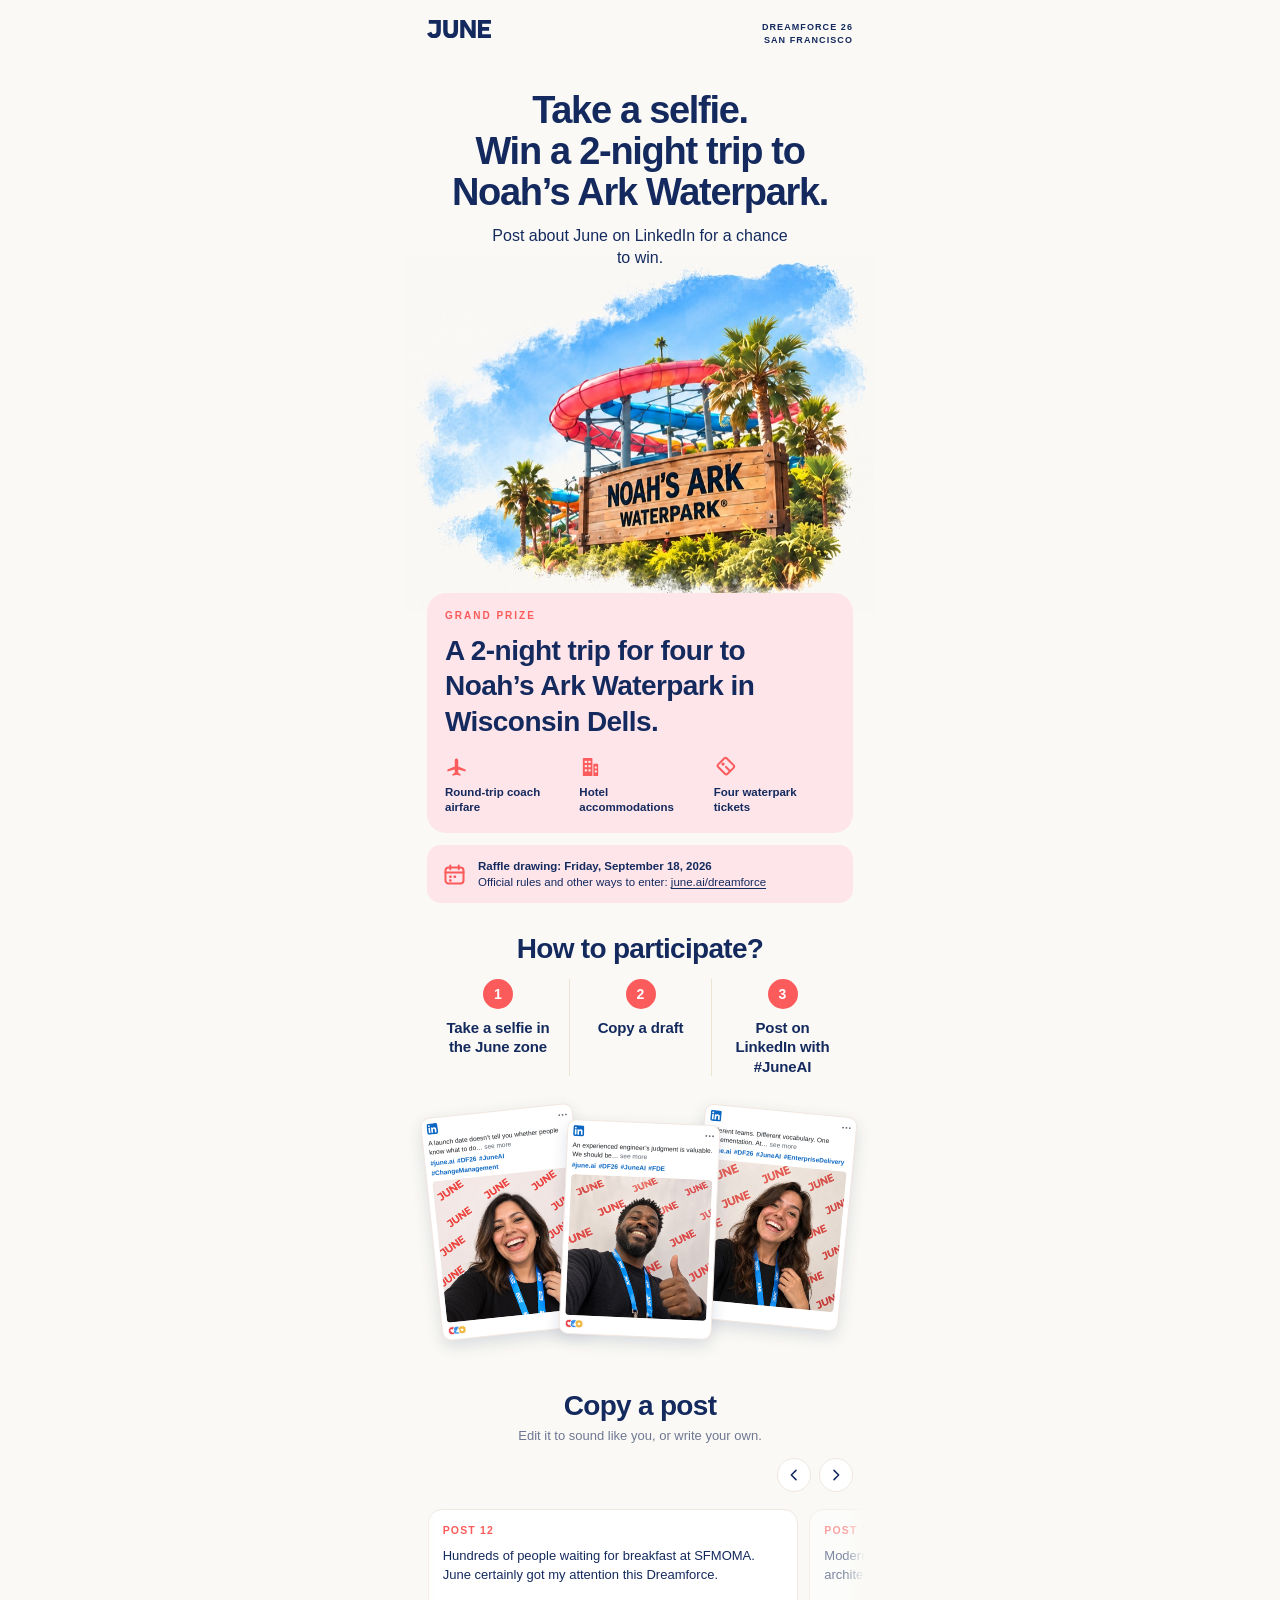
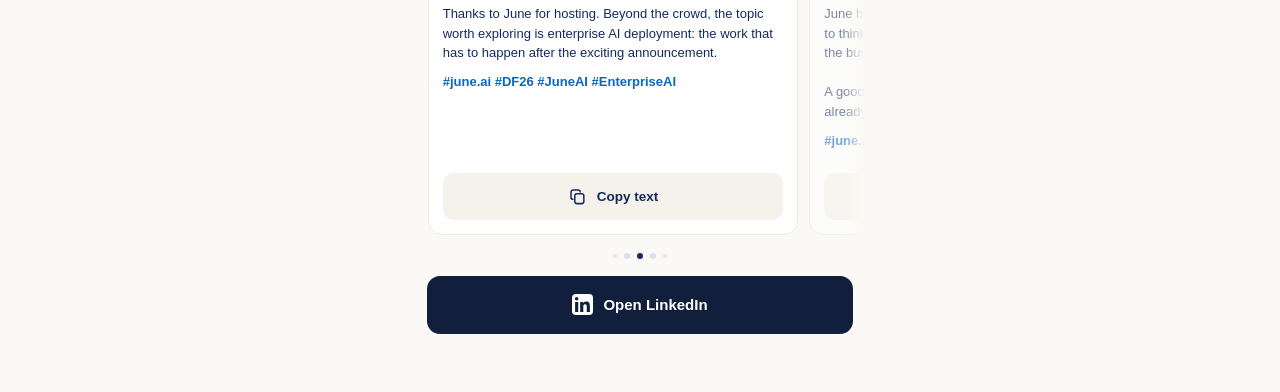
==== index.html @ 0ec6c2c5 "Make the step row responsive The circle and the label scale with the viewport, and below 360px — whe" ====
<!DOCTYPE html>
<html lang="en">
<head>
<meta charset="utf-8">
<meta name="viewport" content="width=device-width, initial-scale=1, viewport-fit=cover">
<title>Take a selfie · June at Dreamforce 26</title>
<meta name="description" content="Take a selfie at the June booth, post it on LinkedIn, and enter to win a two-night trip for four to Noah's Ark Waterpark.">
<meta name="theme-color" content="#faf9f5">
<meta name="color-scheme" content="light">
<link rel="icon" type="image/png" sizes="32x32" href="https://cdn.prod.website-files.com/697a05c3e5cc94cfc4a88e7e/6a69a426b19c4a585b585f11_favicon.png">
<link rel="icon" type="image/png" sizes="48x48" href="https://cdn.prod.website-files.com/697a05c3e5cc94cfc4a88e7e/6a69a4260960caf468025af6_favicon.png">
<link rel="stylesheet" href="styles.css">
</head>
<body>

<div class="shell">

  <!-- ══════════ Masthead ══════════ -->
  <header class="masthead">
    <svg class="wordmark" viewBox="0 0 41.953 12" role="img" aria-label="June"><path d="M41.9407 11.8382H33.4111V0H41.9407V2.5298H36.1679V4.55678H40.7283V7.11912H36.1679V9.27582H41.9407V11.8382Z" fill="currentColor"/><path d="M24.492 11.8382H21.8164V0H24.7514L29.2596 7.15165V0H31.9192V11.8382H29.195L24.492 4.32987V11.8382Z" fill="currentColor"/><path d="M15.4921 12C12.3301 12 10.6273 10.265 10.6273 7.10264V0H13.4976V7.10264C13.4976 8.46494 14.2434 9.24328 15.476 9.24328C16.7086 9.24328 17.4869 8.51354 17.4869 7.10264V0H20.3573V7.10264C20.3573 10.3947 18.5894 12 15.4921 12Z" fill="currentColor"/><path d="M4.56899 12C2.36328 12 0.725478 10.865 0.012207 8.93524L2.88259 7.67054C2.99584 8.07577 3.17416 8.44888 3.41755 8.77298C3.66093 9.08102 4.06616 9.24328 4.63364 9.24328C5.55818 9.24328 6.19033 8.67579 6.19033 7.2649V2.5298H1.15789V0H9.0607V7.2649C9.0607 10.5084 7.4229 12 4.56899 12Z" fill="currentColor"/></svg>
    <p class="masthead__where">Dreamforce 26<br>San Francisco</p>
  </header>

  <!-- ══════════ Hero ══════════ -->
  <section class="hero">

    <div class="hero__copy">
      <h1 class="hero__title">
        Take a selfie.<br>Win a 2-night trip to Noah&rsquo;s Ark Waterpark.
      </h1>
      <p class="hero__sub">Post about June on LinkedIn for a chance to win.</p>
    </div>

    <figure class="hero__art">
      <!-- Drawn stand-in. The photograph hides it once it loads, and hides
           itself if art/hero-image.jpg is absent, so the page is never short
           an image. -->
<svg class="art-fallback" viewBox="0 0 340 400" role="img" aria-label="Noah's Ark Waterpark">
        <defs>
          <linearGradient id="wp-sky" x1="0" y1="0" x2="0" y2="1">
            <stop offset="0" stop-color="#5ab4ea"/><stop offset=".5" stop-color="#a5d8f4"/><stop offset="1" stop-color="#daeef9"/>
          </linearGradient>
          <linearGradient id="wp-red" x1="0" y1="0" x2="1" y2="1">
            <stop offset="0" stop-color="#ff9382"/><stop offset="1" stop-color="#e2453c"/>
          </linearGradient>
          <linearGradient id="wp-blue" x1="0" y1="0" x2="1" y2="1">
            <stop offset="0" stop-color="#6cbdea"/><stop offset="1" stop-color="#2377bb"/>
          </linearGradient>
          <!-- soft left/bottom edge, so the headline can sit over the sky -->
          <linearGradient id="wp-fadex" x1="0" y1="0" x2="1" y2="0">
            <stop offset="0" stop-color="#fff" stop-opacity="0"/>
            <stop offset=".14" stop-color="#fff" stop-opacity=".72"/>
            <stop offset=".3" stop-color="#fff" stop-opacity="1"/>
          </linearGradient>
          <mask id="wp-mask">
            <rect width="340" height="400" fill="url(#wp-fadex)"/>
          </mask>
        </defs>

        <g mask="url(#wp-mask)">
          <rect width="340" height="330" fill="url(#wp-sky)"/>
          <g fill="#fff" opacity=".8">
            <ellipse cx="96" cy="52" rx="38" ry="14"/><ellipse cx="126" cy="44" rx="26" ry="11"/>
            <ellipse cx="272" cy="34" rx="32" ry="12"/>
          </g>

          <!-- slide tower -->
          <g stroke="#a7b2ba" stroke-width="4.5" stroke-linecap="round">
            <path d="M196 120v150M238 138v132M196 164h42M196 204h42M196 244h42"/>
          </g>
          <!-- flumes -->
          <path d="M84 258c-6-62 12-112 50-140 30-22 62-20 80 6" stroke="url(#wp-red)" stroke-width="25" fill="none" stroke-linecap="round"/>
          <path d="M84 258c-6-62 12-112 50-140 30-22 62-20 80 6" stroke="#fff" stroke-width="5" fill="none" opacity=".3" stroke-linecap="round"/>
          <path d="M136 272c-10-52 4-96 34-122 24-21 52-22 70-6" stroke="url(#wp-blue)" stroke-width="17" fill="none" stroke-linecap="round"/>
          <path d="M206 276c-2-44 8-78 28-102" stroke="#f4cf49" stroke-width="11" fill="none" stroke-linecap="round"/>

          <!-- palms -->
          <g>
            <path d="M48 330V212" stroke="#a07c50" stroke-width="8" stroke-linecap="round"/>
            <g fill="#2f9e6b">
              <path d="M48 212c-28-8-44 2-52 18 22-6 40-6 54-8z"/><path d="M48 212c-22-22-40-24-56-18 18 8 36 16 58 24z"/>
              <path d="M48 212c6-28 22-38 40-38-14 12-26 26-36 42z"/><path d="M48 212c26-12 44-6 54 10-20-8-38-8-52-6z"/>
            </g>
          </g>
          <g>
            <path d="M300 344V196" stroke="#a07c50" stroke-width="10" stroke-linecap="round"/>
            <g fill="#1f8f5f">
              <path d="M300 196c-32-10-50 2-58 20 22-8 42-8 58-10z"/><path d="M300 196c-22-26-42-28-60-20 20 8 38 18 60 26z"/>
              <path d="M300 196c8-30 24-42 44-42-16 14-28 28-38 46z"/><path d="M300 196c28-14 48-6 58 12-22-10-42-10-58-8z"/>
            </g>
          </g>

          <!-- sign -->
          <g>
            <rect x="98" y="232" width="204" height="74" rx="8" fill="#9c6c38"/>
            <rect x="105" y="239" width="190" height="60" rx="6" fill="#c69255"/>
            <g fill="#43270e" font-family="Helvetica,Arial,sans-serif" font-weight="bold" text-anchor="middle">
              <text x="200" y="266" font-size="25" letter-spacing="0.3">NOAH&rsquo;S ARK</text>
              <text x="200" y="289" font-size="14" letter-spacing="2.6">WATERPARK</text>
            </g>
          </g>

          <!-- foliage skirt (irregular bottom edge, like a cut-out) -->
          <g fill="#2b8f5f">
            <path d="M0 316q26-20 52-6t46 2 44-10 54 8 48-6 52 10 44-4v46q-30 14-70 8t-84 2-76-6-64 6-46-4z"/>
          </g>
          <g fill="#1f8f5f">
            <path d="M28 348q30-14 62 0t62-4 56 10 58-6 48 8v30q-40 16-96 10t-104 4-56-10z"/>
          </g>
          <g fill="#2f9e6b">
            <ellipse cx="62" cy="372" rx="30" ry="15"/><ellipse cx="180" cy="384" rx="42" ry="16"/><ellipse cx="292" cy="368" rx="34" ry="15"/>
          </g>
        </g>
      </svg>
      <img class="waterpark" src="art/hero-image.jpg" onerror="this.hidden=true"
           onload="this.previousElementSibling.setAttribute('hidden','')"
           alt="Noah&rsquo;s Ark Waterpark — waterslides, palm trees and the park sign">
    </figure>
  </section>

  <!-- ══════════ Grand prize ══════════ -->
  <section class="prize">
    <p class="label label--coral">Grand prize</p>
    <h2 class="prize__title">A 2-night trip for four to Noah&rsquo;s Ark Waterpark in Wisconsin Dells.</h2>
    <ul class="prize__list">
      <li>
        <svg class="ico" viewBox="0 0 24 24" aria-hidden="true"><path d="M21.5 15.2 13.8 12V5.4a1.8 1.8 0 0 0-3.6 0V12l-7.7 3.2v2l7.7-2.1v3.5l-2.4 1.5v1.5l4.2-1 4.2 1v-1.5l-2.4-1.5v-3.5l7.7 2.1z" fill="currentColor"/></svg>
        <span>Round-trip coach airfare</span>
      </li>
      <li>
        <svg class="ico" viewBox="0 0 24 24" aria-hidden="true"><path d="M4 22V4a1 1 0 0 1 1-1h8a1 1 0 0 1 1 1v18zM15 22V9h4a1 1 0 0 1 1 1v12z" fill="currentColor"/><g fill="#fde5ea"><rect x="6" y="6" width="2.4" height="2.4" rx=".5"/><rect x="9.8" y="6" width="2.4" height="2.4" rx=".5"/><rect x="6" y="10.4" width="2.4" height="2.4" rx=".5"/><rect x="9.8" y="10.4" width="2.4" height="2.4" rx=".5"/><rect x="6" y="14.8" width="2.4" height="2.4" rx=".5"/><rect x="9.8" y="14.8" width="2.4" height="2.4" rx=".5"/><rect x="16.4" y="12" width="2.2" height="2.2" rx=".5"/><rect x="16.4" y="16" width="2.2" height="2.2" rx=".5"/></g></svg>
        <span>Hotel accommodations</span>
      </li>
      <li>
        <svg class="ico" viewBox="0 0 24 24" fill="none" aria-hidden="true"><path d="M13.4 3.6l7 7a2 2 0 0 1 0 2.8l-6.2 6.2a2 2 0 0 1-2.8 0l-7-7a2 2 0 0 1 0-2.8l6.2-6.2a2 2 0 0 1 2.8 0z" stroke="currentColor" stroke-width="2.1" stroke-linejoin="round"/><circle cx="9.4" cy="9.4" r="1.7" fill="currentColor"/><path d="M12.4 12.4l4 4" stroke="currentColor" stroke-width="2.1" stroke-linecap="round"/></svg>
        <span>Four waterpark tickets</span>
      </li>
    </ul>
  </section>

  <!-- ══════════ Raffle ══════════ -->
  <aside class="raffle">
    <svg class="raffle__ico" viewBox="0 0 24 24" fill="none" aria-hidden="true">
      <rect x="2.6" y="4.6" width="18.8" height="16.8" rx="3.2" stroke="currentColor" stroke-width="2.1"/>
      <path d="M2.6 10h18.8M7.6 2.6v4M16.4 2.6v4" stroke="currentColor" stroke-width="2.1" stroke-linecap="round"/>
      <g fill="currentColor"><rect x="6.4" y="13" width="2.6" height="2.6" rx=".7"/><rect x="11" y="13" width="2.6" height="2.6" rx=".7"/><rect x="6.4" y="17" width="2.6" height="2.6" rx=".7"/></g>
    </svg>
    <p><strong>Raffle drawing: Friday, September 18, 2026</strong><br>
      Official rules and other ways to enter:
      <a class="rules-link" href="#" target="_blank" rel="noopener">june.ai/dreamforce</a></p>
  </aside>

  <!-- ══════════ How to join ══════════ -->
  <section class="join">
    <h2 class="join__title">How to participate?</h2>
    <ol class="join__steps">
      <li><span class="n">1</span><p>Take a selfie in the June zone</p></li>
      <li><span class="n">2</span><p>Copy a draft</p></li>
      <li><span class="n">3</span><p>Post on LinkedIn with #JuneAI</p></li>
    </ol>
  </section>

  <!-- ══════════ Template carousel ══════════ -->
  <section class="templates">
    <div class="samples">
      <article class="li-card">
        <div class="li-card__top">
          <span class="li-mark" aria-hidden="true"><svg viewBox="0 0 24 24"><rect width="24" height="24" rx="4.5" fill="#0a66c2"/><path d="M7.12 20.45H3.56V9h3.56zM5.34 7.43a2.06 2.06 0 110-4.12 2.06 2.06 0 010 4.12zM20.45 20.45h-3.56v-5.57c0-1.33-.03-3.04-1.85-3.04-1.85 0-2.13 1.45-2.13 2.94v5.67H9.35V9h3.41v1.56h.05c.48-.9 1.63-1.85 3.36-1.85 3.6 0 4.27 2.37 4.27 5.45v6.29z" fill="#fff"/></svg></span>
          <span class="li-dots" aria-hidden="true"><svg viewBox="0 0 24 6"><circle cx="3" cy="3" r="2.4" fill="#5d6470"/><circle cx="12" cy="3" r="2.4" fill="#5d6470"/><circle cx="21" cy="3" r="2.4" fill="#5d6470"/></svg></span>
        </div>

        <div class="li-post">
          <p class="li-post__text"></p>
          <p class="li-post__tags"></p>
        </div>

        <div class="selfie">
          <img src="art/selfie-1.jpg" alt="A visitor smiling at the June wall">
        </div>

        <div class="li-react" aria-hidden="true"><svg viewBox="0 0 43 20" role="presentation">
            <g stroke="#fff" stroke-width="1.7">
              <circle cx="10" cy="10" r="9" fill="#e8434b"/>
              <circle cx="21" cy="10" r="9" fill="#378fe9"/>
              <circle cx="32" cy="10" r="9" fill="#f0b73e"/>
            </g>
            <path d="M10 14.4C6.6 12 5.5 10.6 5.5 9.1A2.3 2.3 0 0 1 10 8a2.3 2.3 0 0 1 4.5 1.1c0 1.5-1.1 2.9-4.5 5.3z" fill="#fff"/>
            <path d="M17.6 10.1h1.9v4.6h-1.9zM20.3 14.7V9.8l1.8-2.7c.4-.6 1.5-.4 1.3.5l-.3 1.7h2c.6 0 1.1.5.9 1.2l-.9 3.6a1 1 0 0 1-1 .6z" fill="#fff"/>
            <polygon points="32,5.4 33.2,8.4 36.4,8.6 33.9,10.6 34.7,13.7 32,12 29.3,13.7 30.1,10.6 27.6,8.6 30.8,8.4" fill="#fff"/>
          </svg></div>
      </article>

      <article class="li-card">
        <div class="li-card__top">
          <span class="li-mark" aria-hidden="true"><svg viewBox="0 0 24 24"><rect width="24" height="24" rx="4.5" fill="#0a66c2"/><path d="M7.12 20.45H3.56V9h3.56zM5.34 7.43a2.06 2.06 0 110-4.12 2.06 2.06 0 010 4.12zM20.45 20.45h-3.56v-5.57c0-1.33-.03-3.04-1.85-3.04-1.85 0-2.13 1.45-2.13 2.94v5.67H9.35V9h3.41v1.56h.05c.48-.9 1.63-1.85 3.36-1.85 3.6 0 4.27 2.37 4.27 5.45v6.29z" fill="#fff"/></svg></span>
          <span class="li-dots" aria-hidden="true"><svg viewBox="0 0 24 6"><circle cx="3" cy="3" r="2.4" fill="#5d6470"/><circle cx="12" cy="3" r="2.4" fill="#5d6470"/><circle cx="21" cy="3" r="2.4" fill="#5d6470"/></svg></span>
        </div>

        <div class="li-post">
          <p class="li-post__text"></p>
          <p class="li-post__tags"></p>
        </div>

        <div class="selfie">
          <img src="art/selfie-2.jpg" alt="A visitor giving a thumbs up at the June wall">
        </div>

        <div class="li-react" aria-hidden="true"><svg viewBox="0 0 43 20" role="presentation">
            <g stroke="#fff" stroke-width="1.7">
              <circle cx="10" cy="10" r="9" fill="#e8434b"/>
              <circle cx="21" cy="10" r="9" fill="#378fe9"/>
              <circle cx="32" cy="10" r="9" fill="#f0b73e"/>
            </g>
            <path d="M10 14.4C6.6 12 5.5 10.6 5.5 9.1A2.3 2.3 0 0 1 10 8a2.3 2.3 0 0 1 4.5 1.1c0 1.5-1.1 2.9-4.5 5.3z" fill="#fff"/>
            <path d="M17.6 10.1h1.9v4.6h-1.9zM20.3 14.7V9.8l1.8-2.7c.4-.6 1.5-.4 1.3.5l-.3 1.7h2c.6 0 1.1.5.9 1.2l-.9 3.6a1 1 0 0 1-1 .6z" fill="#fff"/>
            <polygon points="32,5.4 33.2,8.4 36.4,8.6 33.9,10.6 34.7,13.7 32,12 29.3,13.7 30.1,10.6 27.6,8.6 30.8,8.4" fill="#fff"/>
          </svg></div>
      </article>

      <article class="li-card">
        <div class="li-card__top">
          <span class="li-mark" aria-hidden="true"><svg viewBox="0 0 24 24"><rect width="24" height="24" rx="4.5" fill="#0a66c2"/><path d="M7.12 20.45H3.56V9h3.56zM5.34 7.43a2.06 2.06 0 110-4.12 2.06 2.06 0 010 4.12zM20.45 20.45h-3.56v-5.57c0-1.33-.03-3.04-1.85-3.04-1.85 0-2.13 1.45-2.13 2.94v5.67H9.35V9h3.41v1.56h.05c.48-.9 1.63-1.85 3.36-1.85 3.6 0 4.27 2.37 4.27 5.45v6.29z" fill="#fff"/></svg></span>
          <span class="li-dots" aria-hidden="true"><svg viewBox="0 0 24 6"><circle cx="3" cy="3" r="2.4" fill="#5d6470"/><circle cx="12" cy="3" r="2.4" fill="#5d6470"/><circle cx="21" cy="3" r="2.4" fill="#5d6470"/></svg></span>
        </div>

        <div class="li-post">
          <p class="li-post__text"></p>
          <p class="li-post__tags"></p>
        </div>

        <div class="selfie">
          <img src="art/selfie-3.jpg" alt="A visitor laughing at the June wall">
        </div>

        <div class="li-react" aria-hidden="true"><svg viewBox="0 0 43 20" role="presentation">
            <g stroke="#fff" stroke-width="1.7">
              <circle cx="10" cy="10" r="9" fill="#e8434b"/>
              <circle cx="21" cy="10" r="9" fill="#378fe9"/>
              <circle cx="32" cy="10" r="9" fill="#f0b73e"/>
            </g>
            <path d="M10 14.4C6.6 12 5.5 10.6 5.5 9.1A2.3 2.3 0 0 1 10 8a2.3 2.3 0 0 1 4.5 1.1c0 1.5-1.1 2.9-4.5 5.3z" fill="#fff"/>
            <path d="M17.6 10.1h1.9v4.6h-1.9zM20.3 14.7V9.8l1.8-2.7c.4-.6 1.5-.4 1.3.5l-.3 1.7h2c.6 0 1.1.5.9 1.2l-.9 3.6a1 1 0 0 1-1 .6z" fill="#fff"/>
            <polygon points="32,5.4 33.2,8.4 36.4,8.6 33.9,10.6 34.7,13.7 32,12 29.3,13.7 30.1,10.6 27.6,8.6 30.8,8.4" fill="#fff"/>
          </svg></div>
      </article>
    </div>

    <h2 class="deck__title">Copy a post</h2>
    <p class="deck__sub">Edit it to sound like you, or write your own.</p>

    <!-- ══ Caption deck — one card per template, swipe sideways ══ -->
    <div class="deck-nav">
      <button class="nav" id="prev" type="button" aria-label="Previous post">
        <svg viewBox="0 0 24 24" fill="none" aria-hidden="true"><path d="M15 5l-7 7 7 7" stroke="currentColor" stroke-width="2.3" stroke-linecap="round" stroke-linejoin="round"/></svg>
      </button>
      <button class="nav" id="next" type="button" aria-label="Next post">
        <svg viewBox="0 0 24 24" fill="none" aria-hidden="true"><path d="M9 5l7 7-7 7" stroke="currentColor" stroke-width="2.3" stroke-linecap="round" stroke-linejoin="round"/></svg>
      </button>
    </div>

    <div class="deck-wrap">
      <div class="deck" id="deck" role="group" aria-label="Post templates — scroll sideways for more"></div>
    </div>

    <div class="pips" id="pips" aria-hidden="true"></div>

    <a class="btn btn--navy" id="share"
       href="https://www.linkedin.com/feed/?shareActive=true"
       target="_blank" rel="noopener noreferrer">
      <span class="li-mark li-mark--btn" aria-hidden="true">
        <svg viewBox="0 0 24 24"><rect width="24" height="24" rx="4.5" fill="currentColor"/><path d="M7.12 20.45H3.56V9h3.56zM5.34 7.43a2.06 2.06 0 110-4.12 2.06 2.06 0 010 4.12zM20.45 20.45h-3.56v-5.57c0-1.33-.03-3.04-1.85-3.04-1.85 0-2.13 1.45-2.13 2.94v5.67H9.35V9h3.41v1.56h.05c.48-.9 1.63-1.85 3.36-1.85 3.6 0 4.27 2.37 4.27 5.45v6.29z" fill="var(--navy-900)"/></svg>
      </span>
      Open LinkedIn
    </a>

    <p class="status" id="status" role="status" aria-live="polite"></p>

  </section>

</div>

<script src="posts.js"></script>
<script src="app.js"></script>
</body>
</html>
---- styles.css ----
/* ═══ June · Dreamforce 26 selfie competition ═══ */

/* — Brand faces, served from June's own CDN (build.js embeds subsets) — */
@font-face{font-family:"Sharp Sans";font-weight:500;font-style:normal;font-display:swap;
  src:url("https://cdn.prod.website-files.com/697a05c3e5cc94cfc4a88e7e/6a661f8e869688d274f3af0e_Sharp%20Sans%20Medium.woff") format("woff")}
@font-face{font-family:"Sharp Sans";font-weight:600;font-style:normal;font-display:swap;
  src:url("https://cdn.prod.website-files.com/697a05c3e5cc94cfc4a88e7e/6a661f8e7f2d6588b69aacf7_Sharp%20Sans%20Semibold.woff") format("woff")}
@font-face{font-family:"Sharp Sans";font-weight:700;font-style:normal;font-display:swap;
  src:url("https://cdn.prod.website-files.com/697a05c3e5cc94cfc4a88e7e/6a661f8e4033ff2665ed4b3c_SharpSansBold.woff") format("woff")}

:root{
  color-scheme:light;

  --cream:#faf9f5;
  --white:#fff;
  --navy:#142a5e;
  --navy-900:#111f3d;
  --coral:#fb5b5b;
  --pink:#fde5ea;
  --blue:#bcd8f4;
  --yellow:#f3dc6d;
  --card-line:#f1e7e1;
  --muted:#6f7893;
  --skel:#dfe3ea;

  --font-body:"Sharp Sans",-apple-system,"Helvetica Neue",Arial,sans-serif;

  --gutter:22px;
  --safe-b:env(safe-area-inset-bottom,0px);
}

*,*::before,*::after{box-sizing:border-box}
html{-webkit-text-size-adjust:100%}

/* Nothing on this page moves sideways except the message carousel. The fan of
   sample cards and the carousel's own bleed reach into the gutter, and left
   to itself that turns the whole page into a horizontal scroller: a sideways
   trackpad swipe drags the page, or falls through to the browser's own
   back-swipe. clip (rather than hidden) leaves no scroll container behind at
   all, and the overscroll rules stop a swipe that runs past the end of the
   carousel from being handed up to the page or the browser. */
html,body{overscroll-behavior-x:none}

body{
  margin:0;
  background:var(--cream);
  color:var(--navy);
  font-family:var(--font-body);
  font-weight:500;
  font-size:15px;
  line-height:1.45;
  -webkit-font-smoothing:antialiased;
  overflow-x:hidden;      /* Safari 15 and older */
  overflow-x:clip;
}

.shell{
  position:relative;
  max-width:470px;margin:0 auto;
  padding:0 var(--gutter) calc(34px + var(--safe-b));
}

.sr-only{position:absolute;width:1px;height:1px;padding:0;margin:-1px;overflow:hidden;clip:rect(0 0 0 0);white-space:nowrap;border:0}

/* ── Masthead ── */
.masthead{
  position:relative;z-index:4;
  display:flex;align-items:flex-start;justify-content:space-between;
  padding:calc(20px + env(safe-area-inset-top,0px)) 0 0;
}
.wordmark{
  display:block;width:64px;height:auto;
  color:var(--navy);   /* June's own wordmark, drawn with currentColor */
}
.masthead__where{
  margin:1px 0 0;text-align:right;
  font-size:9px;font-weight:700;line-height:1.4;
  letter-spacing:.12em;text-transform:uppercase;color:var(--navy);
}

/* ── Hero ──
   Stacked, not overlaid: the headline gets the whole column, the standfirst
   sits centred under it, and the photograph follows underneath at full bleed.
   Nothing crosses the picture, so none of the contrast work the overlay
   needed — the masked edge, the held-back measures — applies any more. */
.hero{
  position:relative;
  padding-top:44px;
}
.hero__copy{position:relative;z-index:3}
/* Centred, and sized so the hand-placed break after "Take a selfie." is
   followed by two lines of near-equal length rather than by a last line
   carrying one word. */
.hero__title{
  margin:0;font-weight:700;font-size:clamp(26px,8vw,38px);
  line-height:1.08;letter-spacing:-.034em;color:var(--navy);
  text-align:center;
}
/* Centred under the headline, and held to a measure that keeps it to two
   lines — a single line running the full column reads as a third headline
   line rather than as a caption. */
.hero__sub{
  margin:12px auto 0;max-width:19em;text-align:center;
  font-size:clamp(14px,4.1vw,16px);font-weight:500;
  line-height:1.38;color:var(--navy);
}

/* Full bleed. The cut-out's painterly edges dissolve into white, so it wants
   the page edges rather than the text column — cropping it to the gutter puts
   a hard line through the sky wash. It needs no blend mode: the cut-out is
   already on the page colour, and multiplying two identical off-whites would
   darken the ground into a visible block. */
.hero__art{
  position:relative;z-index:1;
  /* Pulled up: the picture carries its own white space at the top, so a
     flush margin reads as a gap. The copy sits above it on z-index 3. */
  margin:-14px calc(-1 * var(--gutter)) 0;
  width:calc(100% + 2 * var(--gutter));
}
/* Never cropped. The painterly edges fade into the page colour, and any crop
   cuts a hard line through the sky wash or the foliage. */
.waterpark{display:block;width:100%;height:auto}
/* A hidden img must stay hidden: display:block above would otherwise win
   over the user agent[hidden] rule and render the alt text. */
img[hidden],.art-fallback[hidden]{display:none !important}   /* wins over the per-image display rules below */

/* Drawn stand-in, shown only while art/hero-image.jpg is absent: the
   photograph's onload hides it, and its onerror hides the photograph instead,
   so exactly one of the two is ever in the flow. It carries the figure's
   height in the meantime — stacked behind the photograph it carried none, and
   a missing file left the figure at zero and the drawing over the prize card. */
.hero__art .art-fallback{display:block;width:100%;height:auto}

/* ── Grand prize ── */
/* Pulled up over the foot of the picture: the card's top edge covers the last
   of the foliage, which is where the cut-out is already dissolving into the
   page. Later in the source at the same z-index, so it paints over the art. */
.prize{
  position:relative;z-index:1;
  margin-top:-20px;
  background:var(--pink);border-radius:19px;
  padding:16px 18px 18px;
}
.label{
  margin:0 0 10px;font-size:10px;font-weight:700;
  letter-spacing:.2em;text-transform:uppercase;color:var(--navy);
}
.label--coral{color:var(--coral)}

/* Set to the full width of the card, not to hand-placed line breaks: at the
   card's widest the copy fills two lines, and the size drops with the viewport
   so it stays at two lines down to about 360px. */
.prize__title{
  margin:0;font-weight:700;font-size:clamp(22px,6.2vw,28px);
  line-height:1.26;letter-spacing:-.02em;color:var(--navy);
}
/* Three across, with the icon above its label: the copy is set verbatim and
   "accommodations" alone needs ~70px, which a column cannot give it with the
   icon sitting alongside. */
.prize__list{
  display:grid;grid-template-columns:repeat(3,1fr);gap:11px;
  list-style:none;margin:16px 0 0;padding:0;
}
.prize__list li{display:block}
.prize__list span{
  display:block;font-size:10.5px;font-weight:600;
  line-height:1.3;color:var(--navy);
}
.ico{display:block;width:21px;height:21px;color:var(--coral);margin:0 0 7px}

@media (min-width:420px){
  .prize__list{gap:13px}
  .prize__list span{font-size:11.5px}
  .ico{width:23px;height:23px}
}

/* ── Raffle ── */
.raffle{
  display:flex;align-items:center;gap:12px;
  background:var(--pink);border-radius:14px;
  padding:13px 16px;margin-top:12px;
}
.raffle__ico{flex:0 0 auto;width:23px;height:23px;color:var(--coral)}
.raffle p{flex:1;min-width:0;margin:0;font-size:11.5px;line-height:1.42;color:var(--navy)}
.raffle strong{font-weight:700}
.raffle a{color:var(--navy);text-decoration:underline;text-underline-offset:2px}

/* ── How to join ── */
.join{margin-top:30px}
.join__title{
  margin:0 0 14px;text-align:center;
  font-weight:700;font-size:clamp(22px,6.2vw,28px);
  line-height:1.13;letter-spacing:-.025em;color:var(--navy);
}
/* Three steps across, split by hairlines. Own class, not .steps — that one
   still dresses the Current block on playground.html.

   Fluid: the circle and the label scale with the viewport, and below 360px —
   where three columns leave about 95px each — the steps become rows with the
   numeral beside its label and the hairlines turned horizontal. */
.join__steps{
  display:grid;grid-template-columns:repeat(3,1fr);
  list-style:none;margin:0;padding:0;
}
.join__steps li{padding:0 clamp(4px,2vw,12px);text-align:center}
.join__steps li + li{border-left:1px solid #ece4d3}
.join__steps .n{
  display:flex;align-items:center;justify-content:center;
  width:clamp(23px,6.8vw,30px);height:clamp(23px,6.8vw,30px);
  margin:0 auto 9px;
  border-radius:50%;background:var(--coral);
  font-size:clamp(11.5px,3.3vw,14px);font-weight:700;line-height:1;color:#fff;
}
.join__steps p{
  margin:0;font-size:clamp(12px,3.5vw,15px);font-weight:600;
  line-height:1.3;letter-spacing:-.01em;color:var(--navy);
}

@media (max-width:359px){
  .join__steps{grid-template-columns:1fr}
  .join__steps li{
    display:flex;align-items:center;gap:12px;
    padding:11px 0;text-align:left;
  }
  .join__steps li + li{border-left:0;border-top:1px solid #ece4d3}
  .join__steps .n{margin:0;flex:0 0 auto}
}

.join__sub{
  margin:0;text-align:center;
  font-size:14.5px;font-weight:500;line-height:1.45;color:var(--muted);
}
/* Typographic, not tiled: a small label over each step, centred, no cards
   and no colour blocks. Kept for playground.html. */
.steps{list-style:none;margin:0;padding:0;text-align:center}
.steps li{padding:17px 0}
.steps li + li{border-top:1px solid #ece4d3}
.steps__n{
  display:block;margin-bottom:6px;
  font-size:10px;font-weight:700;letter-spacing:.2em;
  text-transform:uppercase;color:var(--coral);
}
.steps__t{
  margin:0;font-weight:700;font-size:clamp(20px,5.6vw,25px);
  line-height:1.15;letter-spacing:-.025em;color:var(--navy);
}
.steps__s{
  margin:5px 0 0;font-size:12.5px;font-weight:500;
  line-height:1.3;color:var(--muted);
}

/* ── Post samples ── */
.templates{margin-top:26px}
/* A dealt hand, not a list: the three samples sit shoulder to shoulder in one
   short row, each overlapping its neighbour and tilted a few degrees the other
   way, so the group reads as a fanned hand of cards — small enough to take in
   at a glance, and every card still shows its mark, its caption and most of
   its photograph. The square crop matches what a LinkedIn photo post looks
   like.

   Laid out with flex and negative margins rather than absolute offsets: the
   row is exactly as tall as its tallest card, so captions running to one line
   or two no longer change where the section ends. */
.samples{
  position:relative;padding:8px 0 6px;
  display:flex;justify-content:center;align-items:flex-start;
}
/* 36% a card with a 5% bite taken out of each seam: the three together come to
   just under the full measure, leaving the tilt room to lean into the gutter
   without reaching the screen edge on a 320px screen. */
.samples .li-card{
  position:relative;
  flex:0 0 36%;width:36%;
  padding:5px;border-radius:9px;
  box-shadow:0 6px 16px rgba(20,42,94,.14);
  transform-origin:50% 50%;
}
/* Each card's resting angle is held in a custom property, so the deal below
   can animate towards it without restating every angle. The middle card rides
   a little low and sits on top, which is what makes the row read as a fan
   rather than three tiles in a strip. */
.samples .li-card:nth-child(1){z-index:1;--rot:-6deg;margin-right:-5%}
.samples .li-card:nth-child(2){z-index:3;--rot:2.5deg;margin-top:12px;margin-right:-5%}
.samples .li-card:nth-child(3){z-index:2;--rot:5.5deg}
.samples .li-card{transform:rotate(var(--rot,0deg))}

/* Dealt on the way down the page: the cards arrive left to right, about a
   seventh of a second apart, so the row builds up rather than appearing whole.
   The script is what sets data-deal, so with no script the deck is simply
   there. */
.samples[data-deal] .li-card{
  opacity:0;
  transform:translateY(16px) rotate(calc(var(--rot) * .25)) scale(.97);
  transition:opacity .42s ease,transform .58s cubic-bezier(.2,.7,.3,1);
}
.samples[data-deal] .li-card:nth-child(2){transition-delay:.13s}
.samples[data-deal] .li-card:nth-child(3){transition-delay:.26s}
.samples[data-deal="in"] .li-card{
  opacity:1;
  transform:rotate(var(--rot));
}

/* Compact: a short caption, a square crop, small marks. Every measure here
   drops with the frame, so the shrunken card keeps a full-size card's
   proportions instead of turning into a narrow column of text. */
.samples .li-card__top{align-items:center}
.samples .li-mark{width:11px;height:11px}
.samples .li-dots{width:9px}
.samples .li-post{margin-top:4px}
.samples .li-post__text{font-size:6.5px;line-height:1.42}
.samples .li-post__tags{font-size:6.5px;margin-top:2px}
.samples .selfie{
  margin-top:4px;border-radius:4px;
  aspect-ratio:1/1;
}
.samples .selfie img{object-position:50% 28%}
.samples .li-react{margin-top:4px}
.samples .li-react svg{width:19px}

/* White frame around the whole post, with the image inset inside it. */
.li-card{
  background:var(--white);border:1px solid var(--card-line);
  border-radius:16px;padding:13px;
}
.li-card__top{display:flex;align-items:center;justify-content:space-between}
.li-mark{flex:0 0 auto;width:27px;height:27px;display:block}
.li-mark svg{display:block;width:100%;height:100%}
/* No LinkedIn blue on the navy button: the tile is white and the letters are
   knocked out of it in the button's own navy. */
.li-mark--btn{width:21px;height:21px;color:var(--white)}
.li-dots{width:19px;display:block;color:#5d6470}
.li-dots svg{display:block;width:100%;height:auto}

/* LinkedIn-style post body: truncated caption, then tags in link blue */
.li-post{margin-top:11px}
.li-post__text{
  margin:0;font-size:11.5px;font-weight:500;line-height:1.45;color:#1b1f23;
}
.li-post__text .more{color:#5d6470;font-weight:500}
.li-post__tags{
  margin:4px 0 0;font-size:11.5px;font-weight:700;line-height:1.45;
  color:#0a66c2;word-spacing:.12em;
}

.selfie{
  position:relative;margin-top:12px;overflow:hidden;
  border-radius:9px;aspect-ratio:1/1;background:#f4efe9;
}
.selfie img{
  display:block;width:100%;height:100%;
  object-fit:cover;object-position:50% 30%;
}

.pips{display:flex;justify-content:center;gap:7px;margin-top:14px}
.pips i{width:6px;height:6px;border-radius:50%;background:#dcdfe6;display:block}
.pips i.is-on{background:var(--navy)}
.pips i.is-edge{width:4px;height:4px;align-self:center;opacity:.7}

.li-react{margin-top:11px}
.li-react svg{display:block;width:43px;height:auto}

.deck__title{
  margin:46px 0 0;text-align:center;
  font-weight:700;font-size:clamp(22px,6.2vw,28px);
  line-height:1.15;letter-spacing:-.025em;color:var(--navy);
}
.deck__sub{
  margin:5px 0 0;text-align:center;
  font-size:13px;font-weight:500;color:var(--muted);
}

/* ── Caption deck ──
   One card per template on a horizontal snap track. Cards are narrower than
   the page so the next one peeks, and the track bleeds past the gutter with a
   fade on each open edge, so it reads as "there is more this way". */
/* Navigation sits above the cards, right aligned — the deck also swipes. */
.deck-nav{
  display:flex;justify-content:flex-end;gap:8px;
  margin-top:12px;
}
.nav{
  width:34px;height:34px;border-radius:50%;
  background:var(--white);border:1px solid var(--card-line);
  color:var(--navy);display:flex;align-items:center;justify-content:center;
  cursor:pointer;padding:0;
  -webkit-tap-highlight-color:transparent;
  transition:opacity .15s ease,background .15s ease;
}
.nav svg{width:16px;height:16px}
.nav:active{background:#f6f3ec}
.nav:disabled{opacity:.32;cursor:default}

.deck-wrap{position:relative;margin-top:15px}

.deck{
  /* Stretched, not flex-start: one flex line makes every card as tall as the
     tallest, so the deck holds one height and a swipe doesn't resize the page
     under the button. */
  display:flex;gap:11px;align-items:stretch;
  /* Positioned so the cards' absolutely-placed screen-reader labels are
     contained — and therefore clipped — by the track. Left static, their
     containing block is .shell, they keep their static position thousands of
     pixels out along the track, and the whole page becomes that wide. */
  position:relative;
  overflow-x:auto;overflow-y:hidden;
  overscroll-behavior-x:contain;
  scroll-snap-type:x mandatory;
  scroll-padding-left:var(--gutter);
  margin:0 calc(-1 * var(--gutter));
  padding:2px var(--gutter) 4px;
  -webkit-overflow-scrolling:touch;
  scrollbar-width:none;
}
.deck::-webkit-scrollbar{display:none}

/* Fades sit over the bleed, not the gutter, and only when there is more that way. */
.deck-wrap::before,.deck-wrap::after{
  content:"";position:absolute;top:0;bottom:0;width:30px;
  pointer-events:none;z-index:2;opacity:0;transition:opacity .2s ease;
}
.deck-wrap::before{
  left:calc(-1 * var(--gutter));
  background:linear-gradient(to right,var(--cream) 34%,rgba(250,249,245,0));
}
.deck-wrap::after{
  right:calc(-1 * var(--gutter));
  background:linear-gradient(to left,var(--cream) 34%,rgba(250,249,245,0));
}
.deck-wrap.has-prev::before{opacity:1}
.deck-wrap.has-next::after{opacity:1}

.caption{
  flex:0 0 87%;scroll-snap-align:start;
  display:flex;flex-direction:column;
  background:var(--white);border:1px solid var(--card-line);
  border-radius:14px;padding:13px 14px 14px;
  transition:opacity .25s ease;
}
.caption:not(.is-on){opacity:.55}
.caption__n{
  margin:0 0 8px;font-size:10.5px;font-weight:700;
  letter-spacing:.11em;text-transform:uppercase;color:var(--coral);
}
.caption__text{
  display:block;width:100%;border:0;background:transparent;resize:none;
  font-family:inherit;font-size:13px;font-weight:500;line-height:1.5;
  color:var(--navy);padding:0;margin:0;overflow:hidden;
}
.caption__text:focus{outline:none}

/* Hashtags get their own field so they can carry LinkedIn blue — a textarea
   cannot style part of its own contents. */
.caption__tags{
  display:block;width:100%;border:0;background:transparent;resize:none;
  font-family:inherit;font-size:13px;font-weight:700;line-height:1.5;
  color:#0a66c2;padding:0;margin:9px 0 0;overflow:hidden;
}
.caption__tags:focus{outline:none}
.caption__text::placeholder{color:#a9b0c2}

/* The spare height a short caption leaves goes above the footer, so Copy sits
   on the same line on every card. */
.caption__meta{
  display:flex;align-items:center;justify-content:space-between;gap:10px;
  margin:auto 0 0;padding-top:10px;font-size:10px;color:var(--muted);
}
.linkish{
  border:0;background:none;padding:0;cursor:pointer;
  font-family:inherit;font-size:10px;font-weight:700;
  color:var(--coral);text-decoration:underline;text-underline-offset:2px;
}

/* ── Buttons ── */
.btn{
  display:flex;align-items:center;justify-content:center;gap:10px;
  width:100%;border:0;border-radius:13px;
  font-family:inherit;font-weight:700;font-size:15px;
  padding:18px 20px;cursor:pointer;text-decoration:none;
  -webkit-tap-highlight-color:transparent;
  transition:transform .12s ease,filter .12s ease;
}
.btn:active{transform:scale(.985)}
.btn__ico{width:19px;height:19px;flex:0 0 auto}

.btn--ghost{
  background:#f4f2eb;color:var(--navy);
  font-size:13.5px;font-weight:600;padding:14px 16px;
  border-radius:11px;margin-top:12px;
}
.btn--ghost:active{background:#eae7dd}

.btn--navy{background:var(--navy-900);color:var(--white);margin-top:17px}
.btn--navy:active{filter:brightness(1.2)}

.status{
  margin:11px 0 0;min-height:1.2em;text-align:center;
  font-size:11.5px;font-weight:600;color:var(--muted);
}

@media (max-width:360px){
  .prize__list{flex-wrap:wrap}
  .prize__list li{flex:0 0 46%}
}
@media (prefers-reduced-motion:reduce){
  .btn,.btn:active{transition:none;transform:none}
  /* The deck, dealt without the dealing. */
  .samples[data-deal] .li-card{
    opacity:1;transition:none;transform:rotate(var(--rot));
  }
}
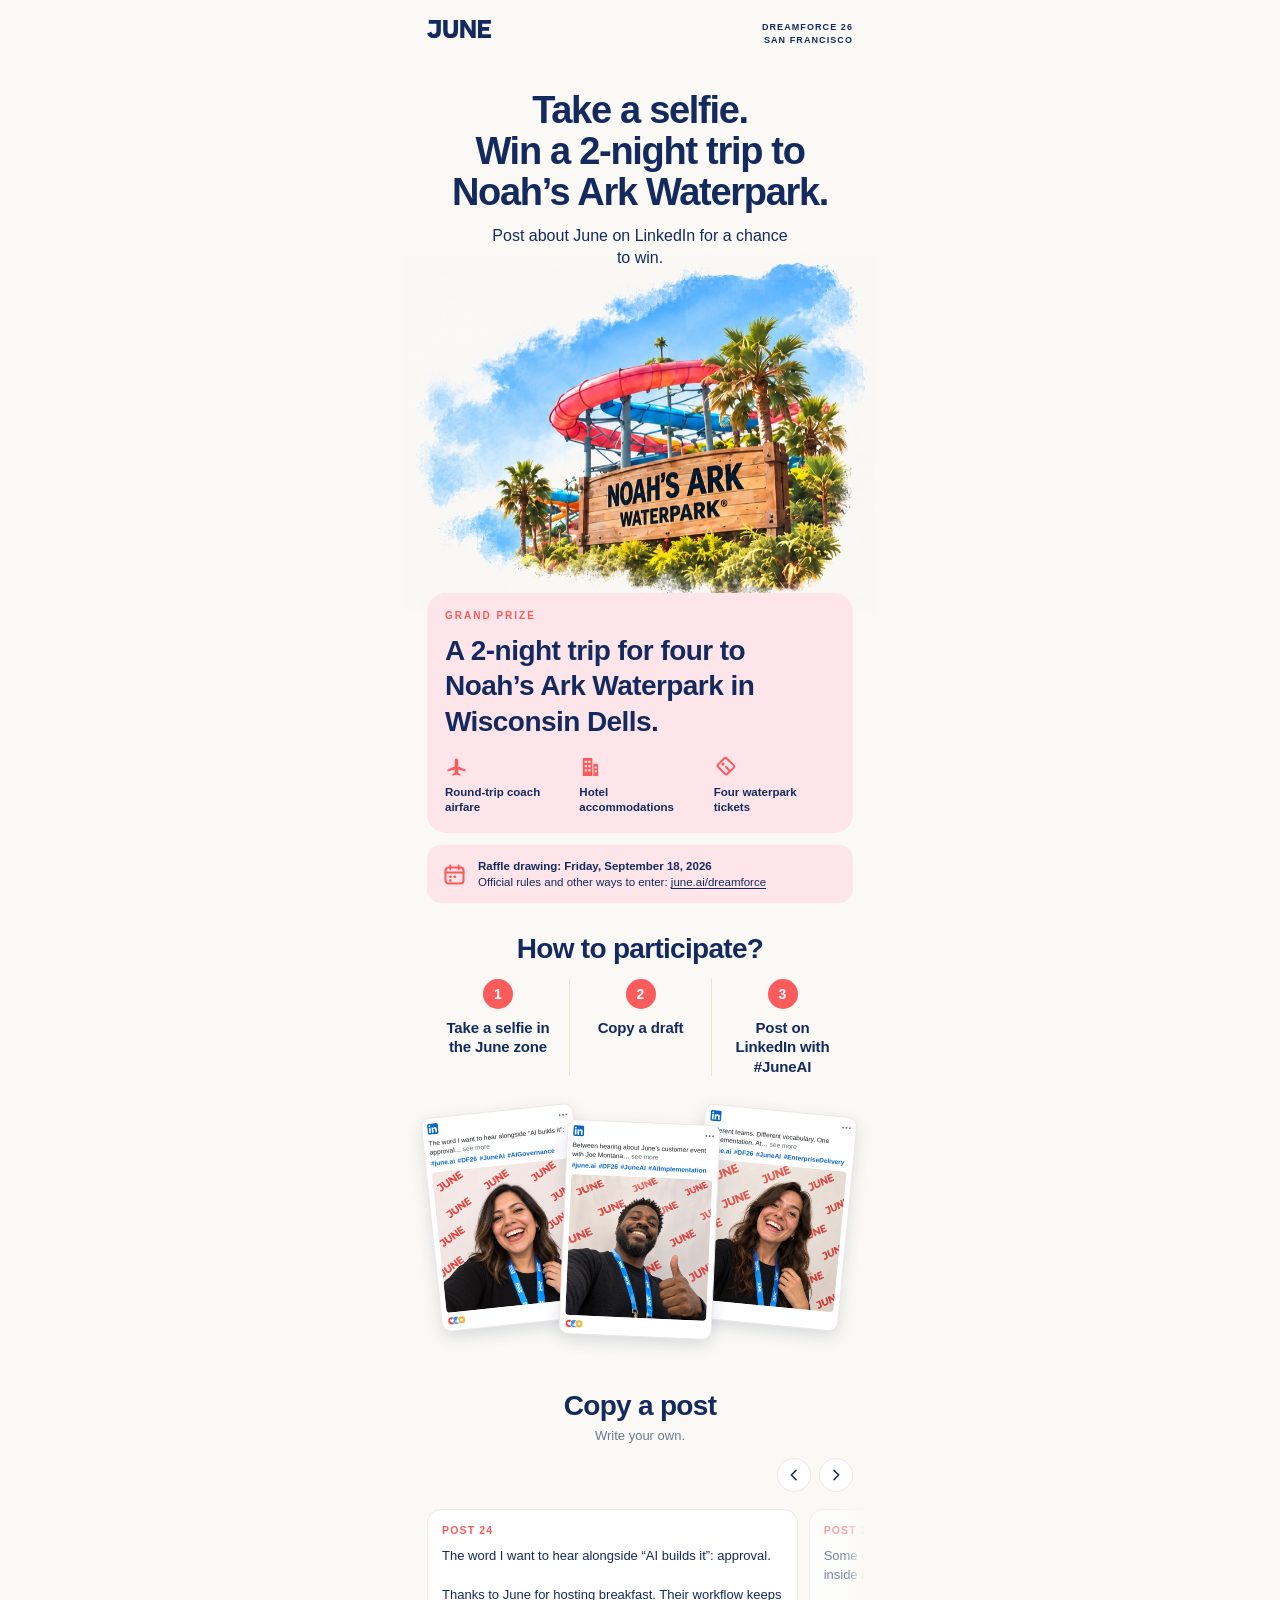
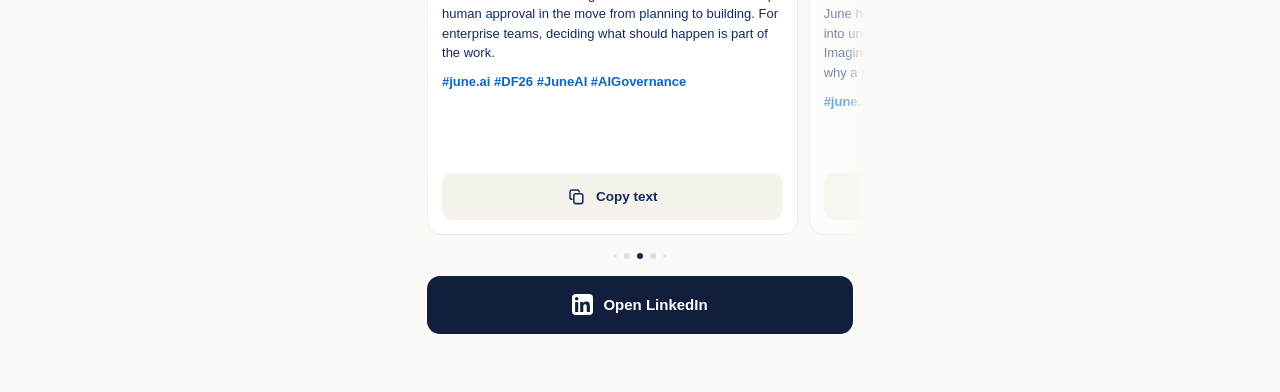
==== commit 6d5fd56e: "Trim the deck sub-head Drops "Edit it to sound like you," as asked. The remainder cannot open a sent" ====
--- a/index.html
+++ b/index.html
@@ -246,7 +246,7 @@
     </div>
 
     <h2 class="deck__title">Copy a post</h2>
-    <p class="deck__sub">Edit it to sound like you, or write your own.</p>
+    <p class="deck__sub">Write your own.</p>
 
     <!-- ══ Caption deck — one card per template, swipe sideways ══ -->
     <div class="deck-nav">
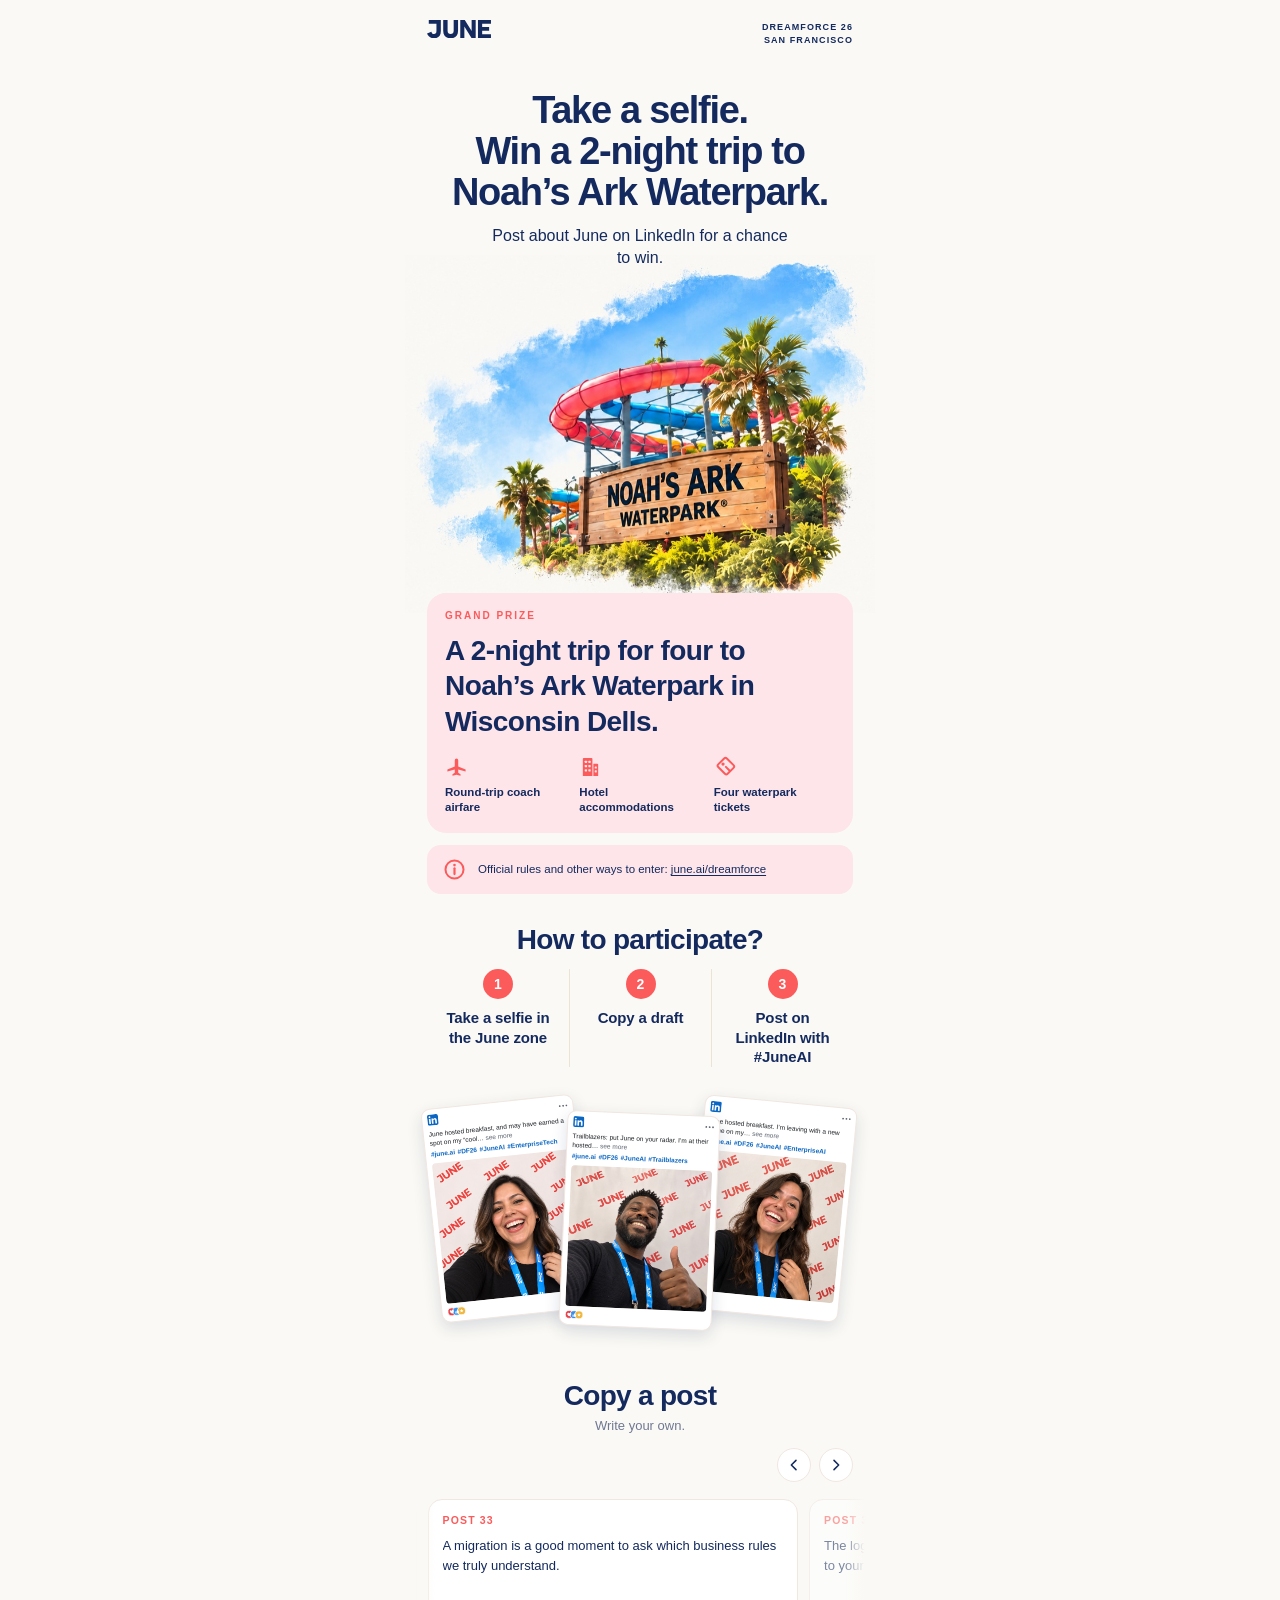
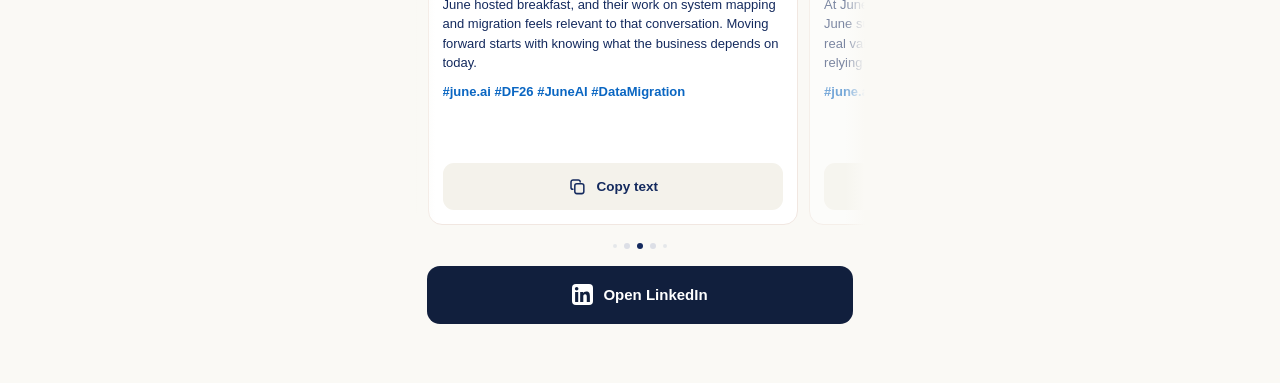
==== commit dbdb9d28: "Drop the drawing date, and swap the calendar for an info mark The raffle card is now only the pointe" ====
--- a/index.html
+++ b/index.html
@@ -141,12 +141,11 @@
   <!-- ══════════ Raffle ══════════ -->
   <aside class="raffle">
     <svg class="raffle__ico" viewBox="0 0 24 24" fill="none" aria-hidden="true">
-      <rect x="2.6" y="4.6" width="18.8" height="16.8" rx="3.2" stroke="currentColor" stroke-width="2.1"/>
-      <path d="M2.6 10h18.8M7.6 2.6v4M16.4 2.6v4" stroke="currentColor" stroke-width="2.1" stroke-linecap="round"/>
-      <g fill="currentColor"><rect x="6.4" y="13" width="2.6" height="2.6" rx=".7"/><rect x="11" y="13" width="2.6" height="2.6" rx=".7"/><rect x="6.4" y="17" width="2.6" height="2.6" rx=".7"/></g>
+      <circle cx="12" cy="12" r="9.4" stroke="currentColor" stroke-width="2.1"/>
+      <path d="M12 10.8v6" stroke="currentColor" stroke-width="2.3" stroke-linecap="round"/>
+      <circle cx="12" cy="7.4" r="1.35" fill="currentColor"/>
     </svg>
-    <p><strong>Raffle drawing: Friday, September 18, 2026</strong><br>
-      Official rules and other ways to enter:
+    <p>Official rules and other ways to enter:
       <a class="rules-link" href="#" target="_blank" rel="noopener">june.ai/dreamforce</a></p>
   </aside>
 
--- a/styles.css
+++ b/styles.css
@@ -117,6 +117,12 @@
   margin:-14px calc(-1 * var(--gutter)) 0;
   width:calc(100% + 2 * var(--gutter));
 }
+@media (max-width:400px){
+  /* Narrow screens need the breath under the sub-copy that the negative
+     pull takes away on wider ones. */
+  .hero__art{margin-top:8px}
+}
+
 /* Never cropped. The painterly edges fade into the page colour, and any crop
    cuts a hard line through the sky wash or the foliage. */
 .waterpark{display:block;width:100%;height:auto}
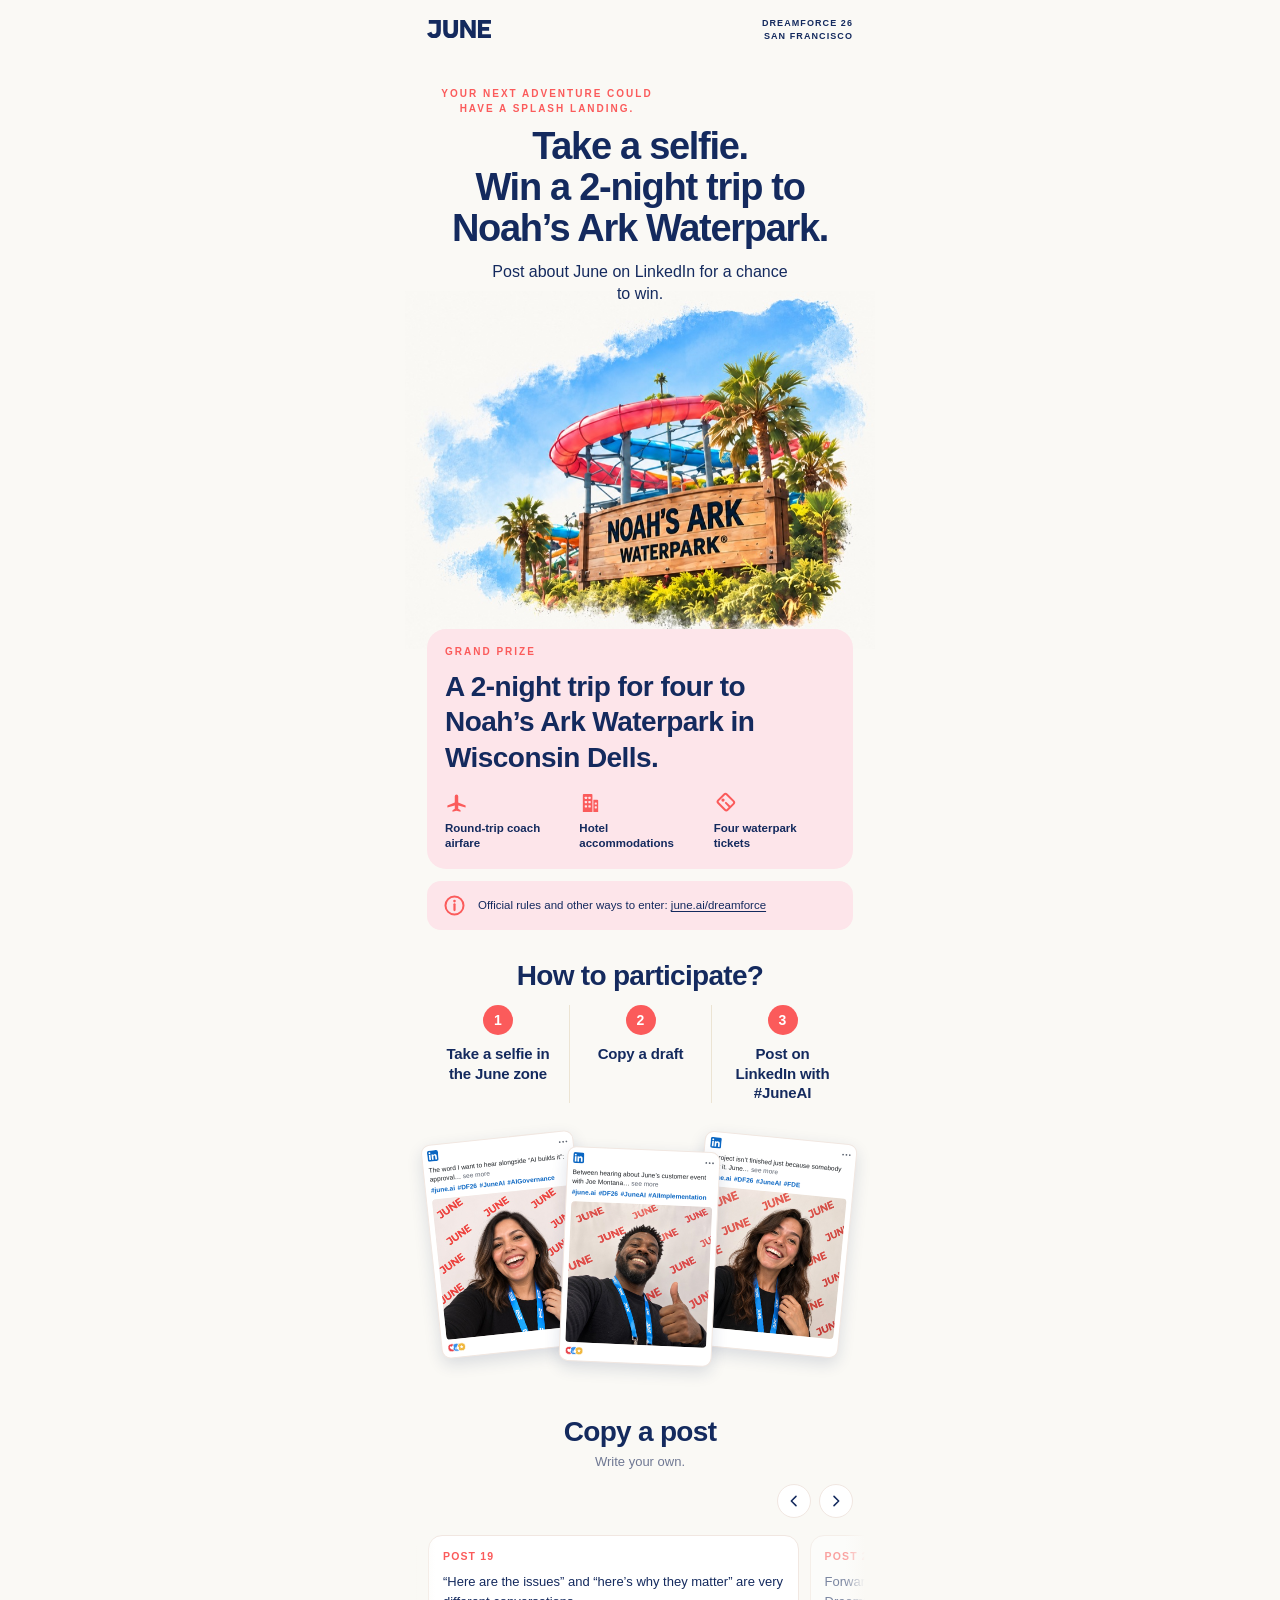
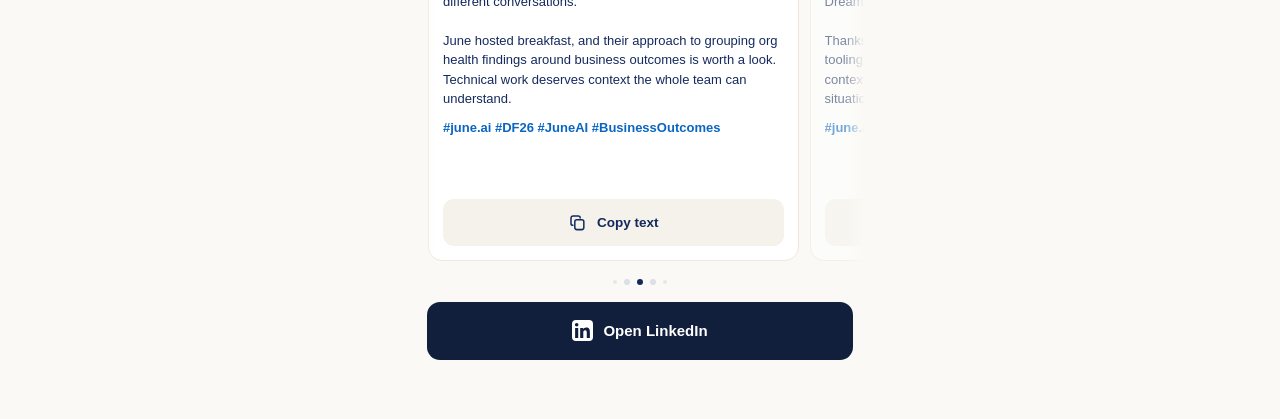
==== commit 0c3317ff: "Add the splash-landing label, and align the location block "Your next adventure could have a splash " ====
--- a/index.html
+++ b/index.html
@@ -25,6 +25,7 @@
   <section class="hero">
 
     <div class="hero__copy">
+      <p class="label label--coral hero__eyebrow">Your next adventure could have a splash landing.</p>
       <h1 class="hero__title">
         Take a selfie.<br>Win a 2-night trip to Noah&rsquo;s Ark Waterpark.
       </h1>
--- a/styles.css
+++ b/styles.css
@@ -73,7 +73,9 @@
   color:var(--navy);   /* June's own wordmark, drawn with currentColor */
 }
 .masthead__where{
-  margin:1px 0 0;text-align:right;
+  /* Negative, not zero: the wordmark's box is pure glyph, while this 9px
+     text carries about 3px of leading above its cap height. */
+  margin:-3px 0 0;text-align:right;
   font-size:9px;font-weight:700;line-height:1.4;
   letter-spacing:.12em;text-transform:uppercase;color:var(--navy);
 }
@@ -88,6 +90,12 @@
   padding-top:44px;
 }
 .hero__copy{position:relative;z-index:3}
+.hero__eyebrow{
+  /* Carries .label label--coral for the grand-prize treatment; this rule only
+     centres it and gives the tracked caps room to wrap evenly. */
+  margin:0 auto 12px;max-width:24em;text-align:center;line-height:1.5;
+}
+
 /* Centred, and sized so the hand-placed break after "Take a selfie." is
    followed by two lines of near-equal length rather than by a last line
    carrying one word. */
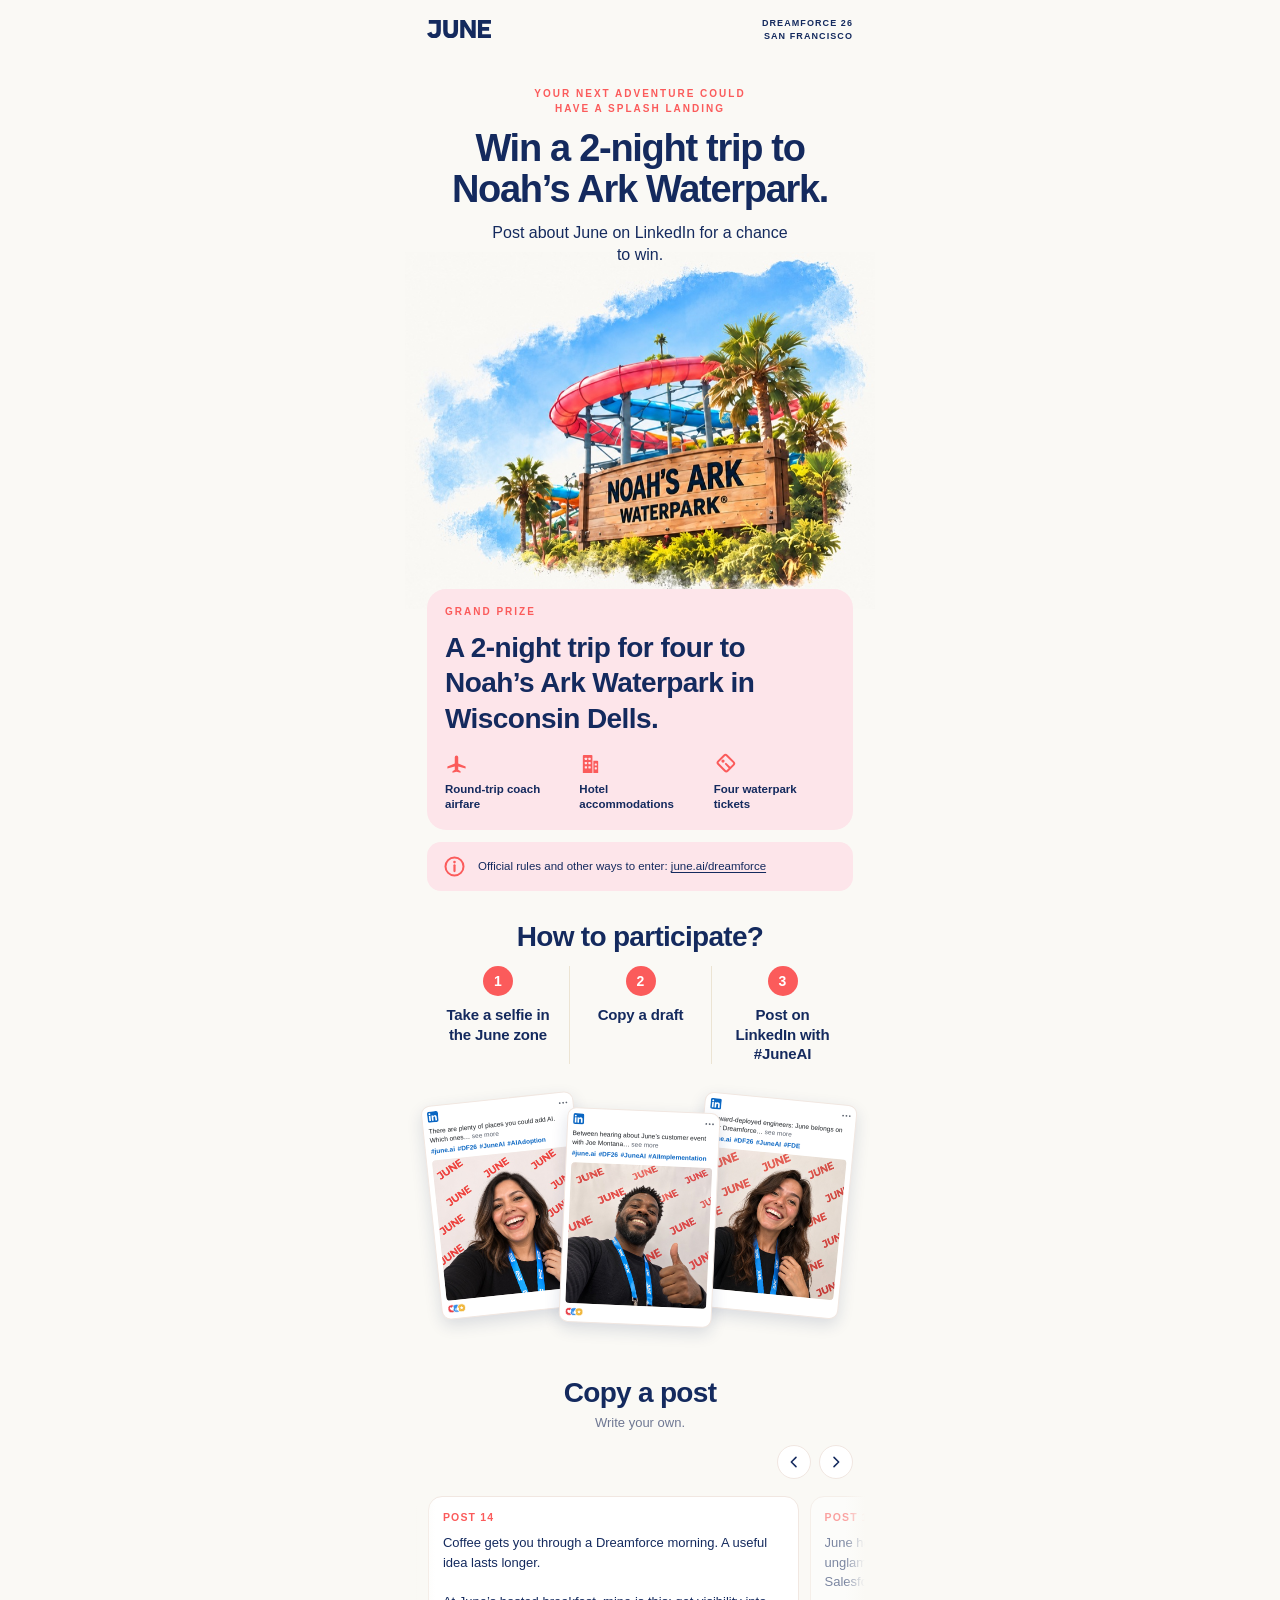
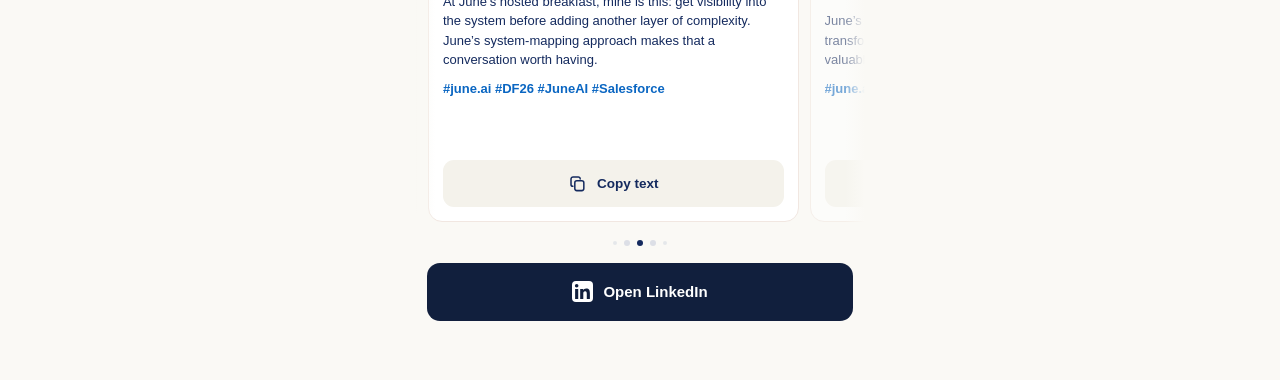
==== commit 6f124884: "Trim the headline, and centre the label properly "Take a selfie." leaves the headline, which now rea" ====
--- a/index.html
+++ b/index.html
@@ -25,9 +25,9 @@
   <section class="hero">
 
     <div class="hero__copy">
-      <p class="label label--coral hero__eyebrow">Your next adventure could have a splash landing.</p>
+      <p class="label label--coral hero__eyebrow">Your next adventure could have a splash landing</p>
       <h1 class="hero__title">
-        Take a selfie.<br>Win a 2-night trip to Noah&rsquo;s Ark Waterpark.
+        Win a 2-night trip to Noah&rsquo;s Ark Waterpark.
       </h1>
       <p class="hero__sub">Post about June on LinkedIn for a chance to win.</p>
     </div>
--- a/styles.css
+++ b/styles.css
@@ -90,15 +90,15 @@
   padding-top:44px;
 }
 .hero__copy{position:relative;z-index:3}
-.hero__eyebrow{
-  /* Carries .label label--coral for the grand-prize treatment; this rule only
-     centres it and gives the tracked caps room to wrap evenly. */
+/* Carries .label label--coral for the grand-prize treatment; this rule only
+   centres it and gives the tracked caps room to wrap evenly. The selector is
+   doubled so the centring margin beats .label's margin, which is declared
+   later in this file. */
+.hero__copy .hero__eyebrow{
   margin:0 auto 12px;max-width:24em;text-align:center;line-height:1.5;
 }
 
-/* Centred, and sized so the hand-placed break after "Take a selfie." is
-   followed by two lines of near-equal length rather than by a last line
-   carrying one word. */
+/* Centred. Wraps on its own now that the hand-placed break is gone. */
 .hero__title{
   margin:0;font-weight:700;font-size:clamp(26px,8vw,38px);
   line-height:1.08;letter-spacing:-.034em;color:var(--navy);
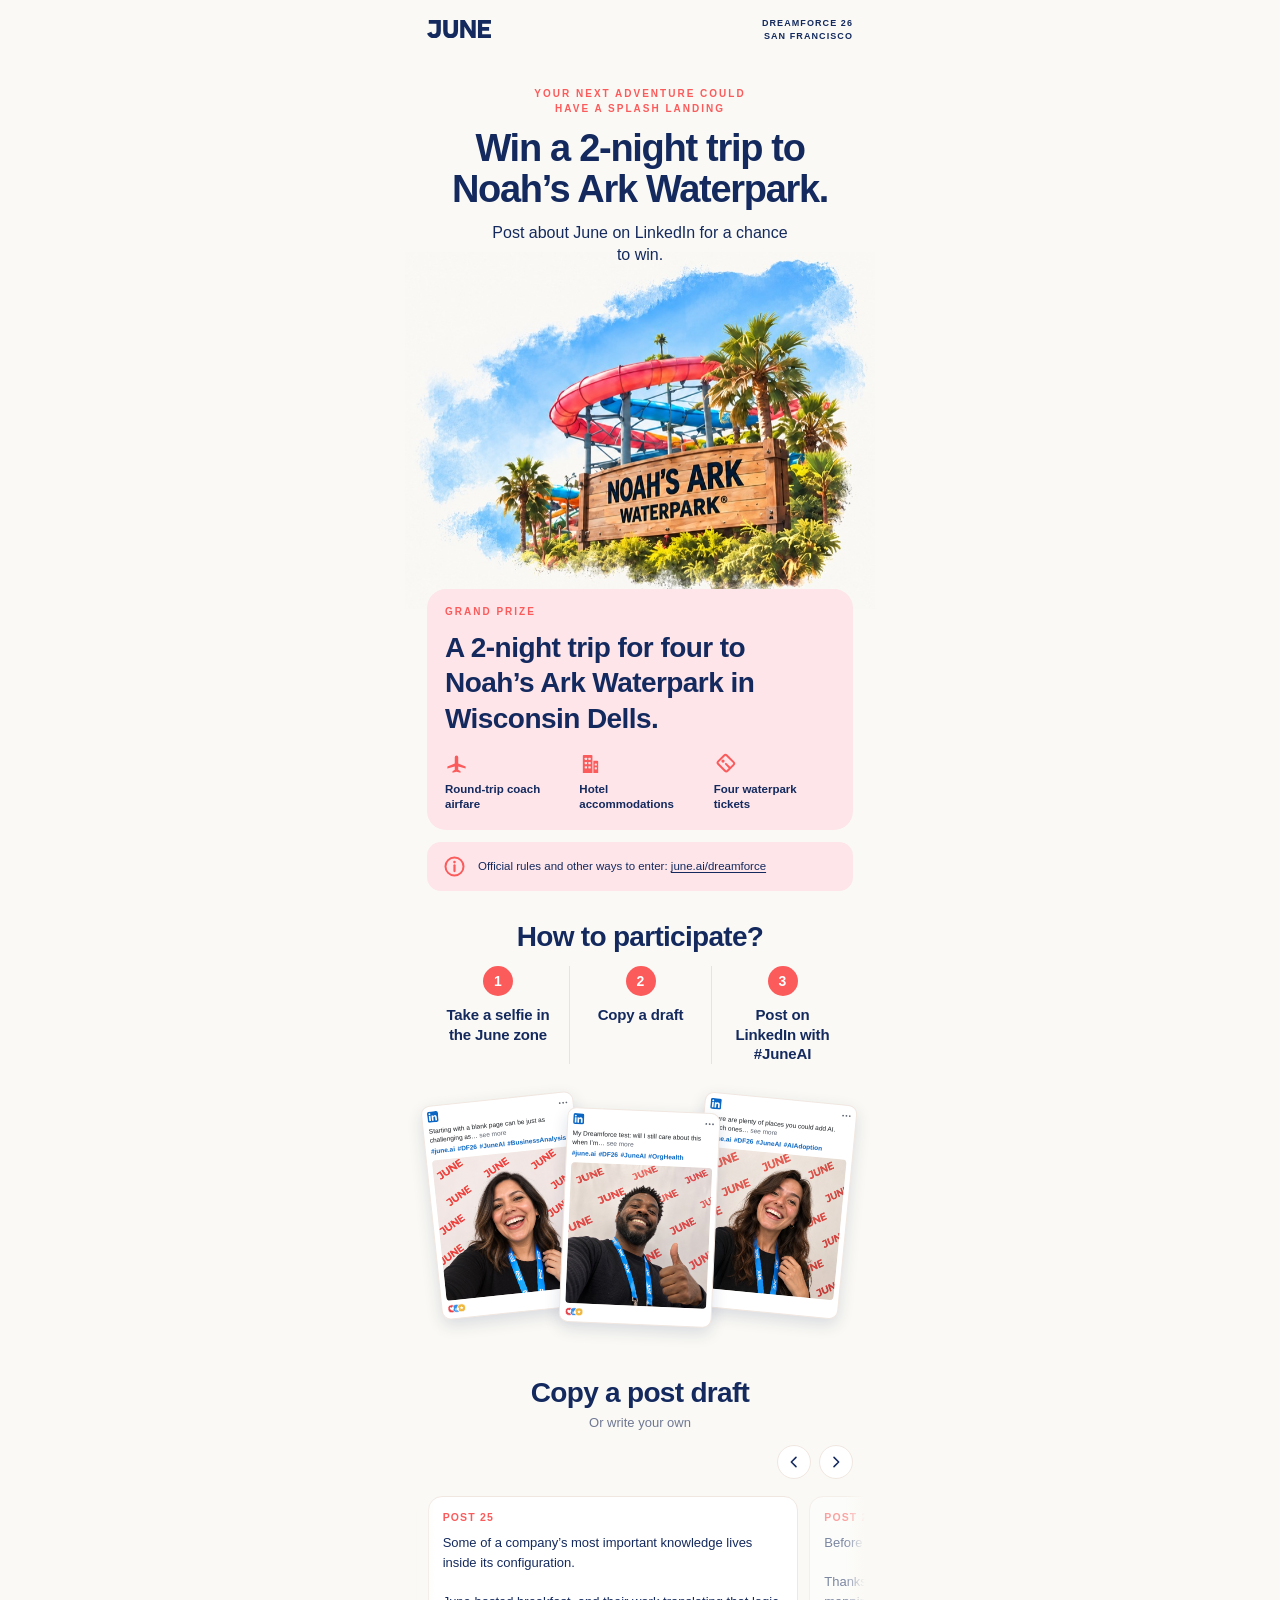
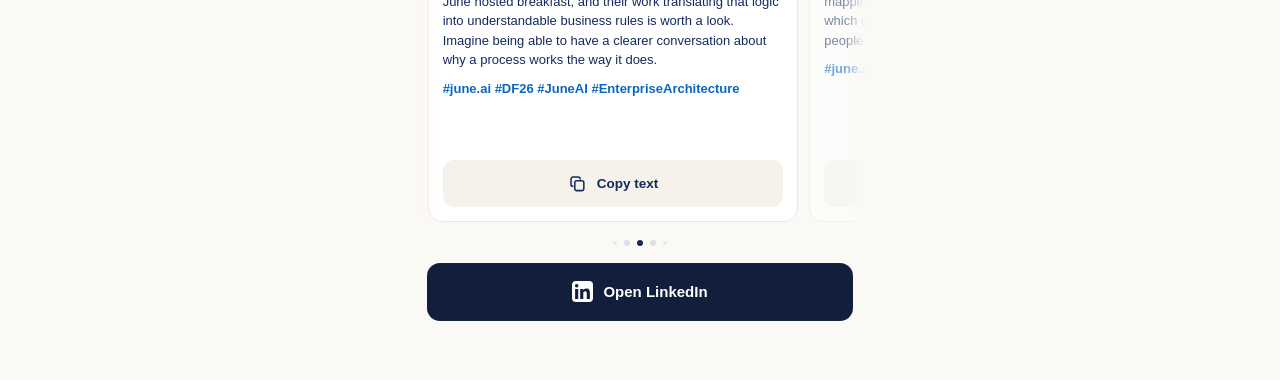
==== commit 780a40a0: "Tidy the title and the deck headings The page title drops "Take a selfie", which no longer matched t" ====
--- a/index.html
+++ b/index.html
@@ -3,7 +3,7 @@
 <head>
 <meta charset="utf-8">
 <meta name="viewport" content="width=device-width, initial-scale=1, viewport-fit=cover">
-<title>Take a selfie · June at Dreamforce 26</title>
+<title>June at Dreamforce 26</title>
 <meta name="description" content="Take a selfie at the June booth, post it on LinkedIn, and enter to win a two-night trip for four to Noah's Ark Waterpark.">
 <meta name="theme-color" content="#faf9f5">
 <meta name="color-scheme" content="light">
@@ -245,8 +245,8 @@
       </article>
     </div>
 
-    <h2 class="deck__title">Copy a post</h2>
-    <p class="deck__sub">Write your own.</p>
+    <h2 class="deck__title">Copy a post draft</h2>
+    <p class="deck__sub">Or write your own</p>
 
     <!-- ══ Caption deck — one card per template, swipe sideways ══ -->
     <div class="deck-nav">
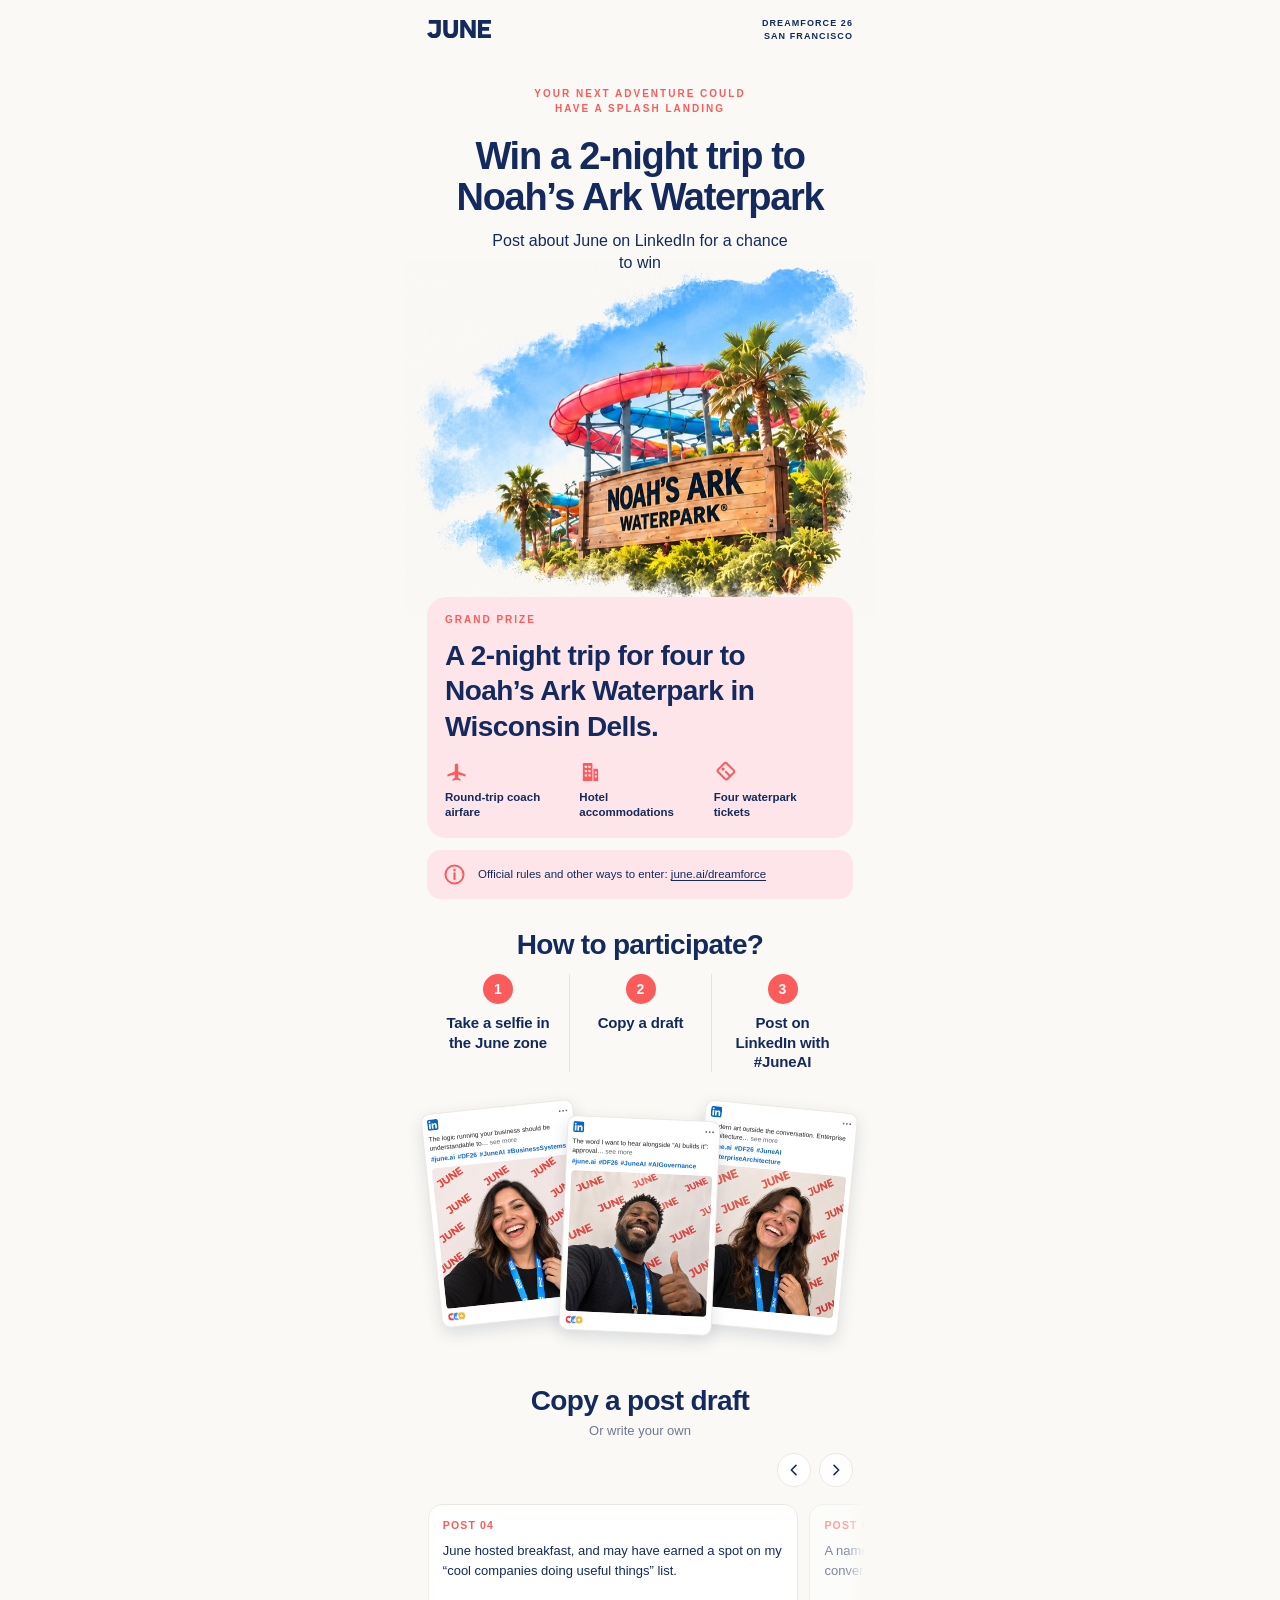
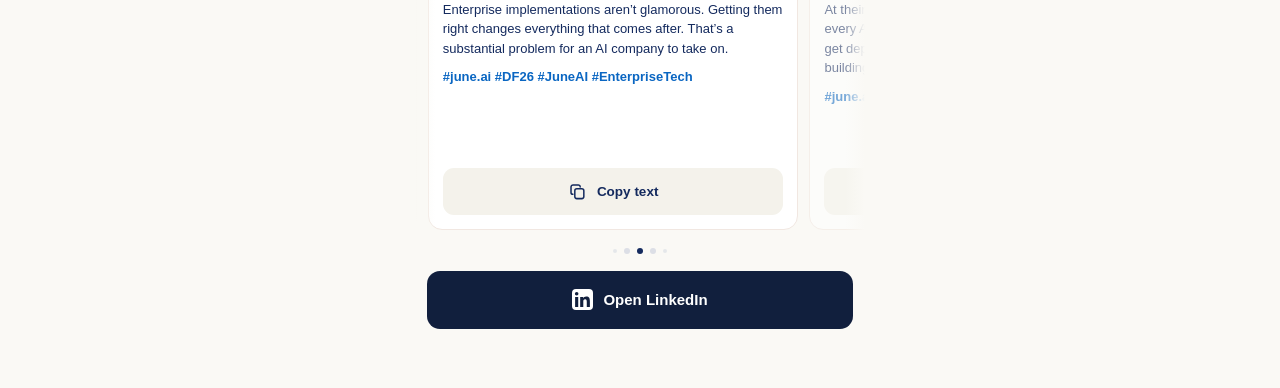
==== commit 409c9bfa: "More room under the label, and drop the hero full stops The gap between the label and the headline g" ====
--- a/index.html
+++ b/index.html
@@ -27,9 +27,9 @@
     <div class="hero__copy">
       <p class="label label--coral hero__eyebrow">Your next adventure could have a splash landing</p>
       <h1 class="hero__title">
-        Win a 2-night trip to Noah&rsquo;s Ark Waterpark.
+        Win a 2-night trip to Noah&rsquo;s Ark Waterpark
       </h1>
-      <p class="hero__sub">Post about June on LinkedIn for a chance to win.</p>
+      <p class="hero__sub">Post about June on LinkedIn for a chance to win</p>
     </div>
 
     <figure class="hero__art">
--- a/styles.css
+++ b/styles.css
@@ -95,7 +95,7 @@
    doubled so the centring margin beats .label's margin, which is declared
    later in this file. */
 .hero__copy .hero__eyebrow{
-  margin:0 auto 12px;max-width:24em;text-align:center;line-height:1.5;
+  margin:0 auto 20px;max-width:24em;text-align:center;line-height:1.5;
 }
 
 /* Centred. Wraps on its own now that the hand-placed break is gone. */
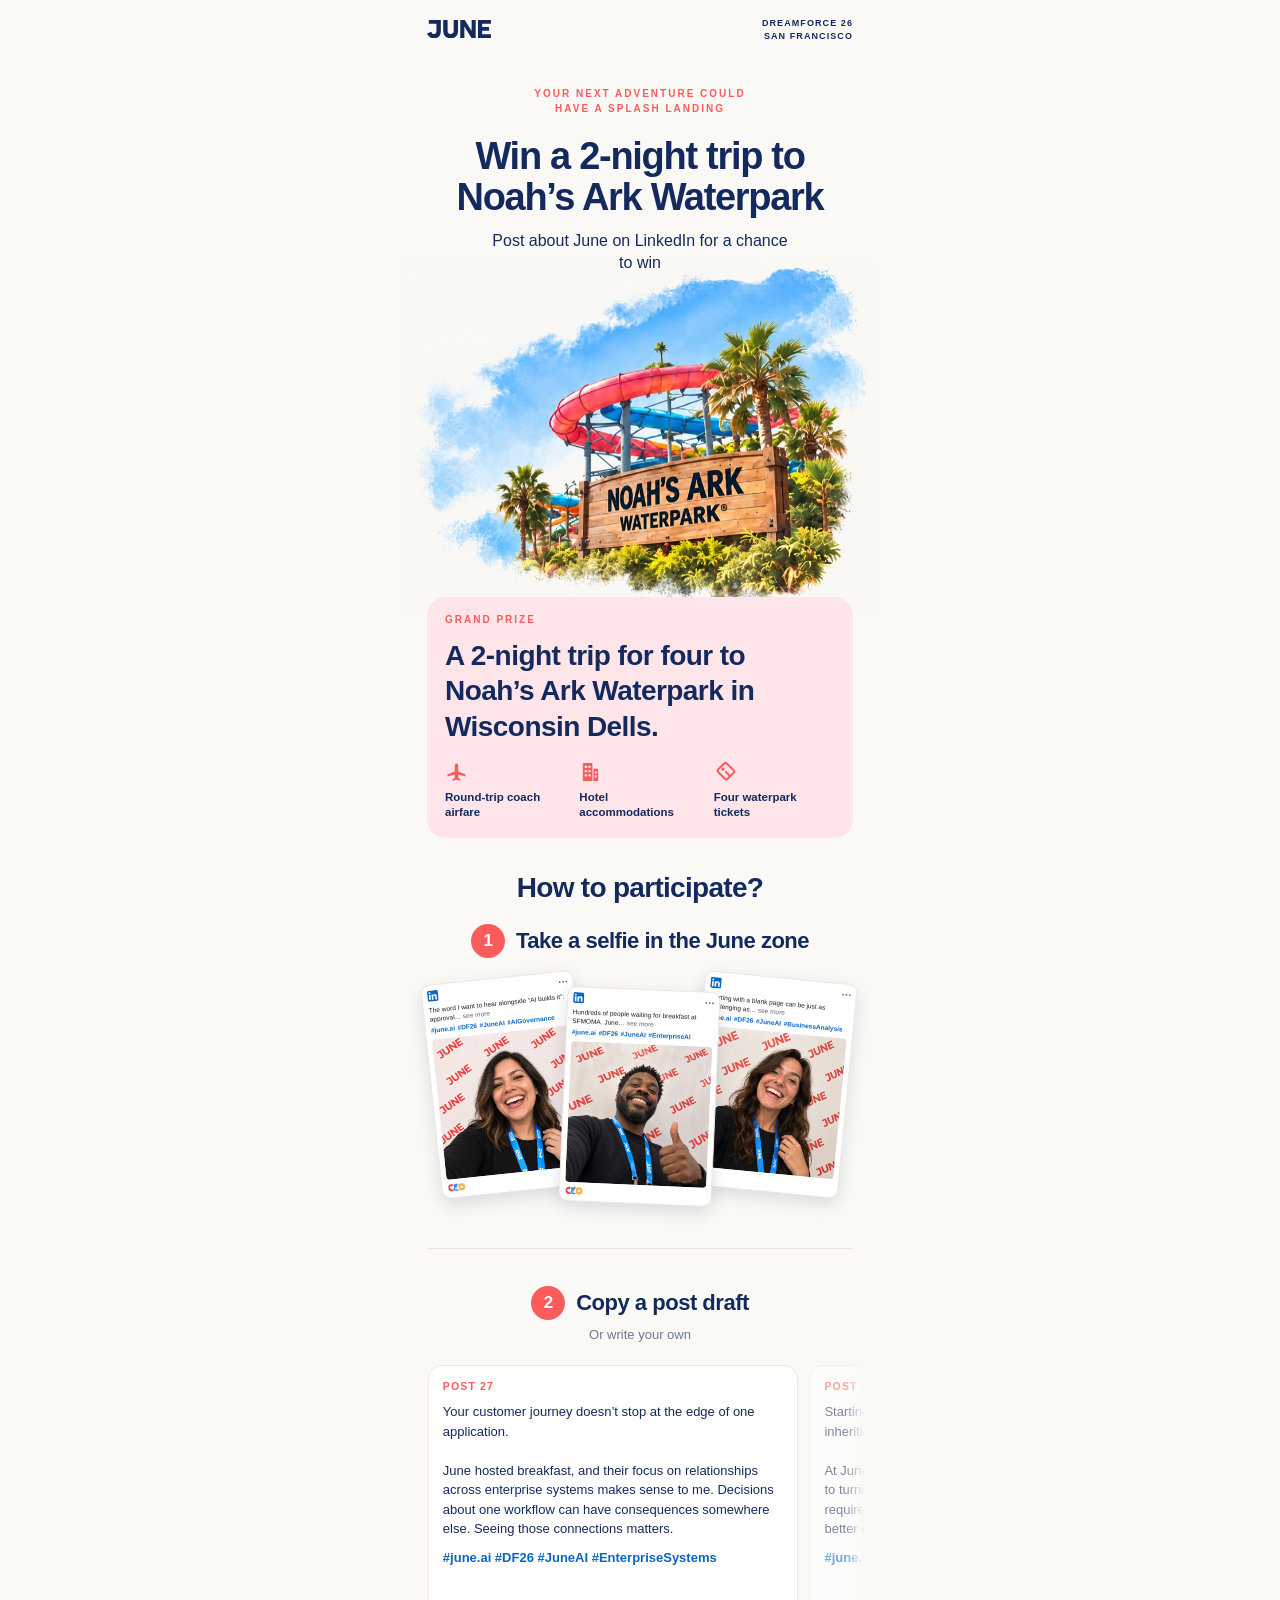
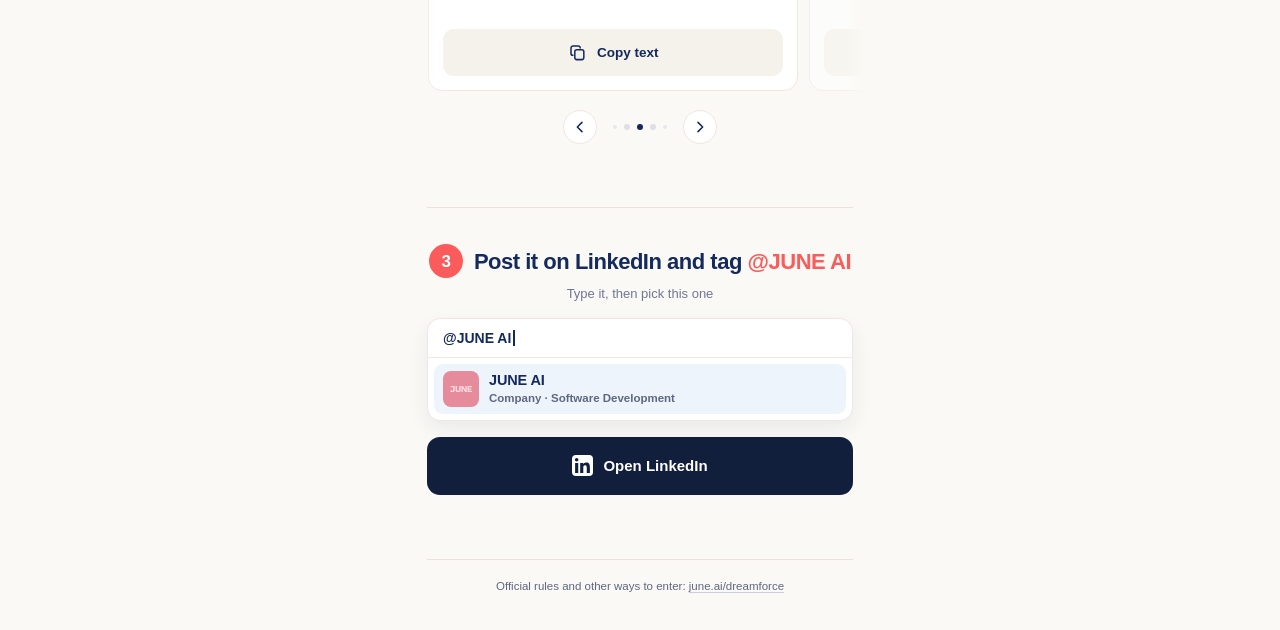
==== commit 2fea1920: "Fold the steps and their content into one walkthrough The page introduced three steps, then showed t" ====
--- a/index.html
+++ b/index.html
@@ -13,11 +13,15 @@
 </head>
 <body>
 
+<!-- One copy of the June wordmark, referenced by the masthead and by the
+     LinkedIn tag card further down. -->
+<svg class="sr-only" aria-hidden="true" focusable="false"><symbol id="june-wordmark" viewBox="0 0 41.953 12"><path d="M41.9407 11.8382H33.4111V0H41.9407V2.5298H36.1679V4.55678H40.7283V7.11912H36.1679V9.27582H41.9407V11.8382Z" fill="currentColor"/><path d="M24.492 11.8382H21.8164V0H24.7514L29.2596 7.15165V0H31.9192V11.8382H29.195L24.492 4.32987V11.8382Z" fill="currentColor"/><path d="M15.4921 12C12.3301 12 10.6273 10.265 10.6273 7.10264V0H13.4976V7.10264C13.4976 8.46494 14.2434 9.24328 15.476 9.24328C16.7086 9.24328 17.4869 8.51354 17.4869 7.10264V0H20.3573V7.10264C20.3573 10.3947 18.5894 12 15.4921 12Z" fill="currentColor"/><path d="M4.56899 12C2.36328 12 0.725478 10.865 0.012207 8.93524L2.88259 7.67054C2.99584 8.07577 3.17416 8.44888 3.41755 8.77298C3.66093 9.08102 4.06616 9.24328 4.63364 9.24328C5.55818 9.24328 6.19033 8.67579 6.19033 7.2649V2.5298H1.15789V0H9.0607V7.2649C9.0607 10.5084 7.4229 12 4.56899 12Z" fill="currentColor"/></symbol></svg>
+
 <div class="shell">
 
   <!-- ══════════ Masthead ══════════ -->
   <header class="masthead">
-    <svg class="wordmark" viewBox="0 0 41.953 12" role="img" aria-label="June"><path d="M41.9407 11.8382H33.4111V0H41.9407V2.5298H36.1679V4.55678H40.7283V7.11912H36.1679V9.27582H41.9407V11.8382Z" fill="currentColor"/><path d="M24.492 11.8382H21.8164V0H24.7514L29.2596 7.15165V0H31.9192V11.8382H29.195L24.492 4.32987V11.8382Z" fill="currentColor"/><path d="M15.4921 12C12.3301 12 10.6273 10.265 10.6273 7.10264V0H13.4976V7.10264C13.4976 8.46494 14.2434 9.24328 15.476 9.24328C16.7086 9.24328 17.4869 8.51354 17.4869 7.10264V0H20.3573V7.10264C20.3573 10.3947 18.5894 12 15.4921 12Z" fill="currentColor"/><path d="M4.56899 12C2.36328 12 0.725478 10.865 0.012207 8.93524L2.88259 7.67054C2.99584 8.07577 3.17416 8.44888 3.41755 8.77298C3.66093 9.08102 4.06616 9.24328 4.63364 9.24328C5.55818 9.24328 6.19033 8.67579 6.19033 7.2649V2.5298H1.15789V0H9.0607V7.2649C9.0607 10.5084 7.4229 12 4.56899 12Z" fill="currentColor"/></svg>
+    <svg class="wordmark" viewBox="0 0 41.953 12" role="img" aria-label="June"><use href="#june-wordmark"/></svg>
     <p class="masthead__where">Dreamforce 26<br>San Francisco</p>
   </header>
 
@@ -139,144 +143,169 @@
     </ul>
   </section>
 
-  <!-- ══════════ Raffle ══════════ -->
-  <aside class="raffle">
-    <svg class="raffle__ico" viewBox="0 0 24 24" fill="none" aria-hidden="true">
-      <circle cx="12" cy="12" r="9.4" stroke="currentColor" stroke-width="2.1"/>
-      <path d="M12 10.8v6" stroke="currentColor" stroke-width="2.3" stroke-linecap="round"/>
-      <circle cx="12" cy="7.4" r="1.35" fill="currentColor"/>
-    </svg>
+  <!-- ══════════ How to join ══════════
+       One walkthrough, not a summary and then the goods: each step is followed
+       by the thing that step asks for — the sample photographs, the deck of
+       drafts, the account to tag and the button that opens LinkedIn. -->
+  <section class="join">
+    <h2 class="join__title">How to participate?</h2>
+
+    <ol class="walk">
+
+      <li class="walk__step">
+        <h3 class="walk__head"><span class="n" aria-hidden="true">1</span><span class="walk__head-t">Take a selfie in the June zone</span></h3>
+        <div class="samples">
+          <article class="li-card">
+            <div class="li-card__top">
+              <span class="li-mark" aria-hidden="true"><svg viewBox="0 0 24 24"><rect width="24" height="24" rx="4.5" fill="#0a66c2"/><path d="M7.12 20.45H3.56V9h3.56zM5.34 7.43a2.06 2.06 0 110-4.12 2.06 2.06 0 010 4.12zM20.45 20.45h-3.56v-5.57c0-1.33-.03-3.04-1.85-3.04-1.85 0-2.13 1.45-2.13 2.94v5.67H9.35V9h3.41v1.56h.05c.48-.9 1.63-1.85 3.36-1.85 3.6 0 4.27 2.37 4.27 5.45v6.29z" fill="#fff"/></svg></span>
+              <span class="li-dots" aria-hidden="true"><svg viewBox="0 0 24 6"><circle cx="3" cy="3" r="2.4" fill="#5d6470"/><circle cx="12" cy="3" r="2.4" fill="#5d6470"/><circle cx="21" cy="3" r="2.4" fill="#5d6470"/></svg></span>
+            </div>
+
+            <div class="li-post">
+              <p class="li-post__text"></p>
+              <p class="li-post__tags"></p>
+            </div>
+
+            <div class="selfie">
+              <img src="art/selfie-1.jpg" alt="A visitor smiling at the June wall">
+            </div>
+
+            <div class="li-react" aria-hidden="true"><svg viewBox="0 0 43 20" role="presentation">
+                <g stroke="#fff" stroke-width="1.7">
+                  <circle cx="10" cy="10" r="9" fill="#e8434b"/>
+                  <circle cx="21" cy="10" r="9" fill="#378fe9"/>
+                  <circle cx="32" cy="10" r="9" fill="#f0b73e"/>
+                </g>
+                <path d="M10 14.4C6.6 12 5.5 10.6 5.5 9.1A2.3 2.3 0 0 1 10 8a2.3 2.3 0 0 1 4.5 1.1c0 1.5-1.1 2.9-4.5 5.3z" fill="#fff"/>
+                <path d="M17.6 10.1h1.9v4.6h-1.9zM20.3 14.7V9.8l1.8-2.7c.4-.6 1.5-.4 1.3.5l-.3 1.7h2c.6 0 1.1.5.9 1.2l-.9 3.6a1 1 0 0 1-1 .6z" fill="#fff"/>
+                <polygon points="32,5.4 33.2,8.4 36.4,8.6 33.9,10.6 34.7,13.7 32,12 29.3,13.7 30.1,10.6 27.6,8.6 30.8,8.4" fill="#fff"/>
+              </svg></div>
+          </article>
+
+          <article class="li-card">
+            <div class="li-card__top">
+              <span class="li-mark" aria-hidden="true"><svg viewBox="0 0 24 24"><rect width="24" height="24" rx="4.5" fill="#0a66c2"/><path d="M7.12 20.45H3.56V9h3.56zM5.34 7.43a2.06 2.06 0 110-4.12 2.06 2.06 0 010 4.12zM20.45 20.45h-3.56v-5.57c0-1.33-.03-3.04-1.85-3.04-1.85 0-2.13 1.45-2.13 2.94v5.67H9.35V9h3.41v1.56h.05c.48-.9 1.63-1.85 3.36-1.85 3.6 0 4.27 2.37 4.27 5.45v6.29z" fill="#fff"/></svg></span>
+              <span class="li-dots" aria-hidden="true"><svg viewBox="0 0 24 6"><circle cx="3" cy="3" r="2.4" fill="#5d6470"/><circle cx="12" cy="3" r="2.4" fill="#5d6470"/><circle cx="21" cy="3" r="2.4" fill="#5d6470"/></svg></span>
+            </div>
+
+            <div class="li-post">
+              <p class="li-post__text"></p>
+              <p class="li-post__tags"></p>
+            </div>
+
+            <div class="selfie">
+              <img src="art/selfie-2.jpg" alt="A visitor giving a thumbs up at the June wall">
+            </div>
+
+            <div class="li-react" aria-hidden="true"><svg viewBox="0 0 43 20" role="presentation">
+                <g stroke="#fff" stroke-width="1.7">
+                  <circle cx="10" cy="10" r="9" fill="#e8434b"/>
+                  <circle cx="21" cy="10" r="9" fill="#378fe9"/>
+                  <circle cx="32" cy="10" r="9" fill="#f0b73e"/>
+                </g>
+                <path d="M10 14.4C6.6 12 5.5 10.6 5.5 9.1A2.3 2.3 0 0 1 10 8a2.3 2.3 0 0 1 4.5 1.1c0 1.5-1.1 2.9-4.5 5.3z" fill="#fff"/>
+                <path d="M17.6 10.1h1.9v4.6h-1.9zM20.3 14.7V9.8l1.8-2.7c.4-.6 1.5-.4 1.3.5l-.3 1.7h2c.6 0 1.1.5.9 1.2l-.9 3.6a1 1 0 0 1-1 .6z" fill="#fff"/>
+                <polygon points="32,5.4 33.2,8.4 36.4,8.6 33.9,10.6 34.7,13.7 32,12 29.3,13.7 30.1,10.6 27.6,8.6 30.8,8.4" fill="#fff"/>
+              </svg></div>
+          </article>
+
+          <article class="li-card">
+            <div class="li-card__top">
+              <span class="li-mark" aria-hidden="true"><svg viewBox="0 0 24 24"><rect width="24" height="24" rx="4.5" fill="#0a66c2"/><path d="M7.12 20.45H3.56V9h3.56zM5.34 7.43a2.06 2.06 0 110-4.12 2.06 2.06 0 010 4.12zM20.45 20.45h-3.56v-5.57c0-1.33-.03-3.04-1.85-3.04-1.85 0-2.13 1.45-2.13 2.94v5.67H9.35V9h3.41v1.56h.05c.48-.9 1.63-1.85 3.36-1.85 3.6 0 4.27 2.37 4.27 5.45v6.29z" fill="#fff"/></svg></span>
+              <span class="li-dots" aria-hidden="true"><svg viewBox="0 0 24 6"><circle cx="3" cy="3" r="2.4" fill="#5d6470"/><circle cx="12" cy="3" r="2.4" fill="#5d6470"/><circle cx="21" cy="3" r="2.4" fill="#5d6470"/></svg></span>
+            </div>
+
+            <div class="li-post">
+              <p class="li-post__text"></p>
+              <p class="li-post__tags"></p>
+            </div>
+
+            <div class="selfie">
+              <img src="art/selfie-3.jpg" alt="A visitor laughing at the June wall">
+            </div>
+
+            <div class="li-react" aria-hidden="true"><svg viewBox="0 0 43 20" role="presentation">
+                <g stroke="#fff" stroke-width="1.7">
+                  <circle cx="10" cy="10" r="9" fill="#e8434b"/>
+                  <circle cx="21" cy="10" r="9" fill="#378fe9"/>
+                  <circle cx="32" cy="10" r="9" fill="#f0b73e"/>
+                </g>
+                <path d="M10 14.4C6.6 12 5.5 10.6 5.5 9.1A2.3 2.3 0 0 1 10 8a2.3 2.3 0 0 1 4.5 1.1c0 1.5-1.1 2.9-4.5 5.3z" fill="#fff"/>
+                <path d="M17.6 10.1h1.9v4.6h-1.9zM20.3 14.7V9.8l1.8-2.7c.4-.6 1.5-.4 1.3.5l-.3 1.7h2c.6 0 1.1.5.9 1.2l-.9 3.6a1 1 0 0 1-1 .6z" fill="#fff"/>
+                <polygon points="32,5.4 33.2,8.4 36.4,8.6 33.9,10.6 34.7,13.7 32,12 29.3,13.7 30.1,10.6 27.6,8.6 30.8,8.4" fill="#fff"/>
+              </svg></div>
+          </article>
+        </div>
+      </li>
+
+      <li class="walk__step">
+        <h3 class="walk__head"><span class="n" aria-hidden="true">2</span><span class="walk__head-t">Copy a post draft</span></h3>
+        <p class="walk__hint">Or write your own</p>
+
+        <div class="deck-wrap">
+          <div class="deck" id="deck" role="group" aria-label="Post templates — scroll sideways for more"></div>
+        </div>
+
+        <!-- One control cluster: the chevrons sit either side of the dots
+             they drive, rather than floating off on their own line. -->
+        <div class="deck-ctl">
+          <button class="nav" id="prev" type="button" aria-label="Previous post">
+            <svg viewBox="0 0 24 24" fill="none" aria-hidden="true"><path d="M15 5l-7 7 7 7" stroke="currentColor" stroke-width="2.3" stroke-linecap="round" stroke-linejoin="round"/></svg>
+          </button>
+          <div class="pips" id="pips" aria-hidden="true"></div>
+          <button class="nav" id="next" type="button" aria-label="Next post">
+            <svg viewBox="0 0 24 24" fill="none" aria-hidden="true"><path d="M9 5l7 7-7 7" stroke="currentColor" stroke-width="2.3" stroke-linecap="round" stroke-linejoin="round"/></svg>
+          </button>
+        </div>
+        <p class="status" id="deck-status" role="status" aria-live="polite"></p>
+      </li>
+
+      <li class="walk__step">
+        <h3 class="walk__head"><span class="n" aria-hidden="true">3</span><span class="walk__head-t">Post it on LinkedIn and tag <span class="at">@JUNE AI</span></span></h3>
+        <p class="walk__hint">Type it, then pick this one</p>
+        <!-- Not an orphan business card: the mention menu as LinkedIn draws
+             it, so the card explains the gesture that summons it instead of
+             asking the visitor to work out why it is here. -->
+        <figure class="mention">
+          <div class="mention__field" aria-hidden="true">
+            <span class="mention__at">@JUNE AI</span><span class="mention__caret"></span>
+          </div>
+          <div class="mention__menu" aria-hidden="true">
+            <div class="mention__opt">
+              <span class="mention__avatar">
+                <svg class="mention__mark" viewBox="0 0 41.953 12" role="presentation"><use href="#june-wordmark"/></svg>
+              </span>
+              <span class="mention__meta">
+                <span class="mention__name">JUNE AI</span>
+                <span class="mention__kind">Company &middot; Software Development</span>
+              </span>
+            </div>
+          </div>
+          <figcaption class="sr-only">Typing @JUNE AI on LinkedIn opens a menu.
+            Choose JUNE AI, listed as a company in software development.</figcaption>
+        </figure>
+        <a class="btn btn--navy" id="share"
+           href="https://www.linkedin.com/feed/?shareActive=true"
+           target="_blank" rel="noopener noreferrer">
+          <span class="li-mark li-mark--btn" aria-hidden="true">
+            <svg viewBox="0 0 24 24"><rect width="24" height="24" rx="4.5" fill="currentColor"/><path d="M7.12 20.45H3.56V9h3.56zM5.34 7.43a2.06 2.06 0 110-4.12 2.06 2.06 0 010 4.12zM20.45 20.45h-3.56v-5.57c0-1.33-.03-3.04-1.85-3.04-1.85 0-2.13 1.45-2.13 2.94v5.67H9.35V9h3.41v1.56h.05c.48-.9 1.63-1.85 3.36-1.85 3.6 0 4.27 2.37 4.27 5.45v6.29z" fill="var(--navy-900)"/></svg>
+          </span>
+          Open LinkedIn
+        </a>
+        <p class="status" id="status" role="status" aria-live="polite"></p>
+      </li>
+
+    </ol>
+  </section>
+
+
+  <!-- ══════════ Footer ══════════
+       The small print, set as small print: last on the page, quiet, and left
+       to the visitors who go looking for it. -->
+  <footer class="foot">
     <p>Official rules and other ways to enter:
       <a class="rules-link" href="#" target="_blank" rel="noopener">june.ai/dreamforce</a></p>
-  </aside>
-
-  <!-- ══════════ How to join ══════════ -->
-  <section class="join">
-    <h2 class="join__title">How to participate?</h2>
-    <ol class="join__steps">
-      <li><span class="n">1</span><p>Take a selfie in the June zone</p></li>
-      <li><span class="n">2</span><p>Copy a draft</p></li>
-      <li><span class="n">3</span><p>Post on LinkedIn with #JuneAI</p></li>
-    </ol>
-  </section>
-
-  <!-- ══════════ Template carousel ══════════ -->
-  <section class="templates">
-    <div class="samples">
-      <article class="li-card">
-        <div class="li-card__top">
-          <span class="li-mark" aria-hidden="true"><svg viewBox="0 0 24 24"><rect width="24" height="24" rx="4.5" fill="#0a66c2"/><path d="M7.12 20.45H3.56V9h3.56zM5.34 7.43a2.06 2.06 0 110-4.12 2.06 2.06 0 010 4.12zM20.45 20.45h-3.56v-5.57c0-1.33-.03-3.04-1.85-3.04-1.85 0-2.13 1.45-2.13 2.94v5.67H9.35V9h3.41v1.56h.05c.48-.9 1.63-1.85 3.36-1.85 3.6 0 4.27 2.37 4.27 5.45v6.29z" fill="#fff"/></svg></span>
-          <span class="li-dots" aria-hidden="true"><svg viewBox="0 0 24 6"><circle cx="3" cy="3" r="2.4" fill="#5d6470"/><circle cx="12" cy="3" r="2.4" fill="#5d6470"/><circle cx="21" cy="3" r="2.4" fill="#5d6470"/></svg></span>
-        </div>
-
-        <div class="li-post">
-          <p class="li-post__text"></p>
-          <p class="li-post__tags"></p>
-        </div>
-
-        <div class="selfie">
-          <img src="art/selfie-1.jpg" alt="A visitor smiling at the June wall">
-        </div>
-
-        <div class="li-react" aria-hidden="true"><svg viewBox="0 0 43 20" role="presentation">
-            <g stroke="#fff" stroke-width="1.7">
-              <circle cx="10" cy="10" r="9" fill="#e8434b"/>
-              <circle cx="21" cy="10" r="9" fill="#378fe9"/>
-              <circle cx="32" cy="10" r="9" fill="#f0b73e"/>
-            </g>
-            <path d="M10 14.4C6.6 12 5.5 10.6 5.5 9.1A2.3 2.3 0 0 1 10 8a2.3 2.3 0 0 1 4.5 1.1c0 1.5-1.1 2.9-4.5 5.3z" fill="#fff"/>
-            <path d="M17.6 10.1h1.9v4.6h-1.9zM20.3 14.7V9.8l1.8-2.7c.4-.6 1.5-.4 1.3.5l-.3 1.7h2c.6 0 1.1.5.9 1.2l-.9 3.6a1 1 0 0 1-1 .6z" fill="#fff"/>
-            <polygon points="32,5.4 33.2,8.4 36.4,8.6 33.9,10.6 34.7,13.7 32,12 29.3,13.7 30.1,10.6 27.6,8.6 30.8,8.4" fill="#fff"/>
-          </svg></div>
-      </article>
-
-      <article class="li-card">
-        <div class="li-card__top">
-          <span class="li-mark" aria-hidden="true"><svg viewBox="0 0 24 24"><rect width="24" height="24" rx="4.5" fill="#0a66c2"/><path d="M7.12 20.45H3.56V9h3.56zM5.34 7.43a2.06 2.06 0 110-4.12 2.06 2.06 0 010 4.12zM20.45 20.45h-3.56v-5.57c0-1.33-.03-3.04-1.85-3.04-1.85 0-2.13 1.45-2.13 2.94v5.67H9.35V9h3.41v1.56h.05c.48-.9 1.63-1.85 3.36-1.85 3.6 0 4.27 2.37 4.27 5.45v6.29z" fill="#fff"/></svg></span>
-          <span class="li-dots" aria-hidden="true"><svg viewBox="0 0 24 6"><circle cx="3" cy="3" r="2.4" fill="#5d6470"/><circle cx="12" cy="3" r="2.4" fill="#5d6470"/><circle cx="21" cy="3" r="2.4" fill="#5d6470"/></svg></span>
-        </div>
-
-        <div class="li-post">
-          <p class="li-post__text"></p>
-          <p class="li-post__tags"></p>
-        </div>
-
-        <div class="selfie">
-          <img src="art/selfie-2.jpg" alt="A visitor giving a thumbs up at the June wall">
-        </div>
-
-        <div class="li-react" aria-hidden="true"><svg viewBox="0 0 43 20" role="presentation">
-            <g stroke="#fff" stroke-width="1.7">
-              <circle cx="10" cy="10" r="9" fill="#e8434b"/>
-              <circle cx="21" cy="10" r="9" fill="#378fe9"/>
-              <circle cx="32" cy="10" r="9" fill="#f0b73e"/>
-            </g>
-            <path d="M10 14.4C6.6 12 5.5 10.6 5.5 9.1A2.3 2.3 0 0 1 10 8a2.3 2.3 0 0 1 4.5 1.1c0 1.5-1.1 2.9-4.5 5.3z" fill="#fff"/>
-            <path d="M17.6 10.1h1.9v4.6h-1.9zM20.3 14.7V9.8l1.8-2.7c.4-.6 1.5-.4 1.3.5l-.3 1.7h2c.6 0 1.1.5.9 1.2l-.9 3.6a1 1 0 0 1-1 .6z" fill="#fff"/>
-            <polygon points="32,5.4 33.2,8.4 36.4,8.6 33.9,10.6 34.7,13.7 32,12 29.3,13.7 30.1,10.6 27.6,8.6 30.8,8.4" fill="#fff"/>
-          </svg></div>
-      </article>
-
-      <article class="li-card">
-        <div class="li-card__top">
-          <span class="li-mark" aria-hidden="true"><svg viewBox="0 0 24 24"><rect width="24" height="24" rx="4.5" fill="#0a66c2"/><path d="M7.12 20.45H3.56V9h3.56zM5.34 7.43a2.06 2.06 0 110-4.12 2.06 2.06 0 010 4.12zM20.45 20.45h-3.56v-5.57c0-1.33-.03-3.04-1.85-3.04-1.85 0-2.13 1.45-2.13 2.94v5.67H9.35V9h3.41v1.56h.05c.48-.9 1.63-1.85 3.36-1.85 3.6 0 4.27 2.37 4.27 5.45v6.29z" fill="#fff"/></svg></span>
-          <span class="li-dots" aria-hidden="true"><svg viewBox="0 0 24 6"><circle cx="3" cy="3" r="2.4" fill="#5d6470"/><circle cx="12" cy="3" r="2.4" fill="#5d6470"/><circle cx="21" cy="3" r="2.4" fill="#5d6470"/></svg></span>
-        </div>
-
-        <div class="li-post">
-          <p class="li-post__text"></p>
-          <p class="li-post__tags"></p>
-        </div>
-
-        <div class="selfie">
-          <img src="art/selfie-3.jpg" alt="A visitor laughing at the June wall">
-        </div>
-
-        <div class="li-react" aria-hidden="true"><svg viewBox="0 0 43 20" role="presentation">
-            <g stroke="#fff" stroke-width="1.7">
-              <circle cx="10" cy="10" r="9" fill="#e8434b"/>
-              <circle cx="21" cy="10" r="9" fill="#378fe9"/>
-              <circle cx="32" cy="10" r="9" fill="#f0b73e"/>
-            </g>
-            <path d="M10 14.4C6.6 12 5.5 10.6 5.5 9.1A2.3 2.3 0 0 1 10 8a2.3 2.3 0 0 1 4.5 1.1c0 1.5-1.1 2.9-4.5 5.3z" fill="#fff"/>
-            <path d="M17.6 10.1h1.9v4.6h-1.9zM20.3 14.7V9.8l1.8-2.7c.4-.6 1.5-.4 1.3.5l-.3 1.7h2c.6 0 1.1.5.9 1.2l-.9 3.6a1 1 0 0 1-1 .6z" fill="#fff"/>
-            <polygon points="32,5.4 33.2,8.4 36.4,8.6 33.9,10.6 34.7,13.7 32,12 29.3,13.7 30.1,10.6 27.6,8.6 30.8,8.4" fill="#fff"/>
-          </svg></div>
-      </article>
-    </div>
-
-    <h2 class="deck__title">Copy a post draft</h2>
-    <p class="deck__sub">Or write your own</p>
-
-    <!-- ══ Caption deck — one card per template, swipe sideways ══ -->
-    <div class="deck-nav">
-      <button class="nav" id="prev" type="button" aria-label="Previous post">
-        <svg viewBox="0 0 24 24" fill="none" aria-hidden="true"><path d="M15 5l-7 7 7 7" stroke="currentColor" stroke-width="2.3" stroke-linecap="round" stroke-linejoin="round"/></svg>
-      </button>
-      <button class="nav" id="next" type="button" aria-label="Next post">
-        <svg viewBox="0 0 24 24" fill="none" aria-hidden="true"><path d="M9 5l7 7-7 7" stroke="currentColor" stroke-width="2.3" stroke-linecap="round" stroke-linejoin="round"/></svg>
-      </button>
-    </div>
-
-    <div class="deck-wrap">
-      <div class="deck" id="deck" role="group" aria-label="Post templates — scroll sideways for more"></div>
-    </div>
-
-    <div class="pips" id="pips" aria-hidden="true"></div>
-
-    <a class="btn btn--navy" id="share"
-       href="https://www.linkedin.com/feed/?shareActive=true"
-       target="_blank" rel="noopener noreferrer">
-      <span class="li-mark li-mark--btn" aria-hidden="true">
-        <svg viewBox="0 0 24 24"><rect width="24" height="24" rx="4.5" fill="currentColor"/><path d="M7.12 20.45H3.56V9h3.56zM5.34 7.43a2.06 2.06 0 110-4.12 2.06 2.06 0 010 4.12zM20.45 20.45h-3.56v-5.57c0-1.33-.03-3.04-1.85-3.04-1.85 0-2.13 1.45-2.13 2.94v5.67H9.35V9h3.41v1.56h.05c.48-.9 1.63-1.85 3.36-1.85 3.6 0 4.27 2.37 4.27 5.45v6.29z" fill="var(--navy-900)"/></svg>
-      </span>
-      Open LinkedIn
-    </a>
-
-    <p class="status" id="status" role="status" aria-live="polite"></p>
-
-  </section>
-
+  </footer>
 </div>
 
 <script src="posts.js"></script>
--- a/styles.css
+++ b/styles.css
@@ -188,56 +188,134 @@
   .ico{width:23px;height:23px}
 }
 
-/* ── Raffle ── */
-.raffle{
-  display:flex;align-items:center;gap:12px;
-  background:var(--pink);border-radius:14px;
-  padding:13px 16px;margin-top:12px;
-}
-.raffle__ico{flex:0 0 auto;width:23px;height:23px;color:var(--coral)}
-.raffle p{flex:1;min-width:0;margin:0;font-size:11.5px;line-height:1.42;color:var(--navy)}
-.raffle strong{font-weight:700}
-.raffle a{color:var(--navy);text-decoration:underline;text-underline-offset:2px}
-
 /* ── How to join ── */
-.join{margin-top:30px}
+.join{margin-top:34px}
 .join__title{
   margin:0 0 14px;text-align:center;
   font-weight:700;font-size:clamp(22px,6.2vw,28px);
   line-height:1.13;letter-spacing:-.025em;color:var(--navy);
 }
-/* Three steps across, split by hairlines. Own class, not .steps — that one
-   still dresses the Current block on playground.html.
-
-   Fluid: the circle and the label scale with the viewport, and below 360px —
-   where three columns leave about 95px each — the steps become rows with the
-   numeral beside its label and the hairlines turned horizontal. */
-.join__steps{
-  display:grid;grid-template-columns:repeat(3,1fr);
-  list-style:none;margin:0;padding:0;
-}
-.join__steps li{padding:0 clamp(4px,2vw,12px);text-align:center}
-.join__steps li + li{border-left:1px solid #ece4d3}
-.join__steps .n{
+
+/* ── The walkthrough ──
+   Three steps, each one carrying the thing it asks for: the samples, the deck
+   of drafts, the account card and the button. */
+.walk{list-style:none;margin:22px 0 0;padding:0}
+.walk__step + .walk__step{
+  /* Even air either side of the rule, so it reads as a divider between two
+     steps rather than a lid on the one below. */
+  margin-top:38px;padding-top:38px;
+  border-top:1px solid #ece4d3;
+}
+.walk__head{
+  margin:0;text-align:center;
+  font-weight:700;font-size:clamp(19px,5.1vw,22px);
+  line-height:1.3;letter-spacing:-.022em;color:var(--navy);
+  /* Balanced, so a two-line head breaks into two even lines rather than a
+     long one and an orphan. Inline, not flex: every line of a wrapped head
+     has to centre on the page's spine, and a flex row would pin the badge to
+     the gutter and centre only the text beside it. */
+  text-wrap:balance;
+}
+.walk__head .n{
+  display:inline-flex;align-items:center;justify-content:center;
+  width:34px;height:34px;margin-right:11px;
+  border-radius:50%;background:var(--coral);
+  font-size:17px;font-weight:700;line-height:1;color:#fff;
+  /* middle aligns the badge to the x-height's centre, which leaves it low
+     against capitals; the lift puts it on the cap line's own middle instead —
+     measured, and in em so it holds across the head's clamp. */
+  vertical-align:middle;position:relative;top:-.105em;
+}
+.walk__head .at{color:var(--coral);white-space:nowrap}
+.walk__hint{
+  margin:5px 0 0;text-align:center;
+  font-size:13px;font-weight:500;color:var(--muted);
+}
+.walk__hint b{font-weight:700;color:var(--navy)}
+
+/* Each step's own content hangs below its head on a consistent gap, whatever
+   that content happens to be. */
+.walk .samples{margin-top:10px}      /* the fan carries 8px of padding of its own */
+.walk .deck-wrap{margin-top:18px}
+.walk .mention{margin:14px auto 0}
+.walk .btn--navy{margin-top:16px}
+
+/* ── The mention menu ──
+   June's company page as LinkedIn's @-menu draws it, above the gesture that
+   summons it: a field holding the handle to type, and the one result worth
+   picking, highlighted the way the menu highlights it. Drawn, not
+   screenshotted — the avatar is the wordmark on June's own pink, so it stays
+   crisp at any zoom and costs nothing to load.
+
+   Full width, like the composer it is cut from — and so the step reads as one
+   tidy column rather than a card that missed the measure by a little. The one
+   thing here that is tappable is still the button below it. */
+.mention{
+  margin:14px 0 0;
+  border:1px solid var(--card-line);border-radius:13px;
+  background:var(--white);
+  box-shadow:0 8px 20px rgba(20,42,94,.07);
+  overflow:hidden;text-align:left;
+}
+.mention__field{
+  display:flex;align-items:center;
+  padding:11px 15px 10px;
+  font-size:14px;line-height:1.2;
+}
+.mention__at{font-weight:600;color:var(--navy)}
+.mention__caret{
+  width:1.5px;height:16px;margin-left:2px;
+  background:var(--navy);
+  animation:caret 1.1s steps(1,end) infinite;
+}
+@keyframes caret{0%,50%{opacity:1}50.01%,100%{opacity:0}}
+
+.mention__menu{border-top:1px solid var(--card-line);padding:6px}
+/* The tint is the menu's own highlight — the row the visitor is meant to
+   choose, already under the cursor. */
+.mention__opt{
+  display:flex;align-items:center;gap:10px;
+  padding:7px 9px;border-radius:9px;
+  background:#eef4fb;
+}
+.mention__avatar{
   display:flex;align-items:center;justify-content:center;
-  width:clamp(23px,6.8vw,30px);height:clamp(23px,6.8vw,30px);
-  margin:0 auto 9px;
-  border-radius:50%;background:var(--coral);
-  font-size:clamp(11.5px,3.3vw,14px);font-weight:700;line-height:1;color:#fff;
-}
-.join__steps p{
-  margin:0;font-size:clamp(12px,3.5vw,15px);font-weight:600;
-  line-height:1.3;letter-spacing:-.01em;color:var(--navy);
-}
-
-@media (max-width:359px){
-  .join__steps{grid-template-columns:1fr}
-  .join__steps li{
-    display:flex;align-items:center;gap:12px;
-    padding:11px 0;text-align:left;
-  }
-  .join__steps li + li{border-left:0;border-top:1px solid #ece4d3}
-  .join__steps .n{margin:0;flex:0 0 auto}
+  flex:0 0 auto;width:36px;height:36px;
+  border-radius:8px;background:#e58b9b;
+}
+.mention__mark{display:block;width:22px;height:auto;color:#fbd8de}
+.mention__meta{display:flex;flex-direction:column;min-width:0}
+.mention__name{
+  font-size:14.5px;font-weight:700;line-height:1.2;
+  letter-spacing:-.01em;color:var(--navy);
+}
+.mention__kind{
+  margin-top:1px;
+  font-size:11.5px;font-weight:600;line-height:1.25;color:#5e677f;
+  /* One line, whatever the viewport — the card mimics a single menu row. */
+  white-space:nowrap;overflow:hidden;text-overflow:ellipsis;
+}
+
+/* ── Footer ──
+   The rules line, demoted: no pink panel, no icon, no card — a hairline, a
+   line of small print and the link that carries it. Centred, so it sits on
+   the same spine as everything above it. */
+.foot{
+  margin-top:40px;padding-top:18px;
+  border-top:1px solid #ece4d3;
+  text-align:center;
+}
+.foot p{
+  margin:0;
+  /* A step darker than --muted: at 11.5px that token reads 4.2:1 on the
+     cream, under the 4.5:1 floor, and the small print is the one line that
+     has to stay legible. This clears it at 5.4:1 and still recedes. */
+  font-size:11.5px;font-weight:500;line-height:1.5;color:#5e677f;
+}
+.foot a{
+  color:#5e677f;
+  text-decoration:underline;text-underline-offset:2px;
+  text-decoration-color:#c9cedd;   /* the rule, lighter than the word it sits under */
 }
 
 .join__sub{
@@ -264,7 +342,6 @@
 }
 
 /* ── Post samples ── */
-.templates{margin-top:26px}
 /* A dealt hand, not a list: the three samples sit shoulder to shoulder in one
    short row, each overlapping its neighbour and tilted a few degrees the other
    way, so the group reads as a fanned hand of cards — small enough to take in
@@ -365,32 +442,23 @@
   object-fit:cover;object-position:50% 30%;
 }
 
-.pips{display:flex;justify-content:center;gap:7px;margin-top:14px}
+.pips{display:flex;justify-content:center;align-items:center;gap:7px}
 .pips i{width:6px;height:6px;border-radius:50%;background:#dcdfe6;display:block}
 .pips i.is-on{background:var(--navy)}
 .pips i.is-edge{width:4px;height:4px;align-self:center;opacity:.7}
 
 .li-react{margin-top:11px}
 .li-react svg{display:block;width:43px;height:auto}
-
-.deck__title{
-  margin:46px 0 0;text-align:center;
-  font-weight:700;font-size:clamp(22px,6.2vw,28px);
-  line-height:1.15;letter-spacing:-.025em;color:var(--navy);
-}
-.deck__sub{
-  margin:5px 0 0;text-align:center;
-  font-size:13px;font-weight:500;color:var(--muted);
-}
 
 /* ── Caption deck ──
    One card per template on a horizontal snap track. Cards are narrower than
    the page so the next one peeks, and the track bleeds past the gutter with a
    fade on each open edge, so it reads as "there is more this way". */
-/* Navigation sits above the cards, right aligned — the deck also swipes. */
-.deck-nav{
-  display:flex;justify-content:flex-end;gap:8px;
-  margin-top:12px;
+/* Navigation sits under the cards, centred on the page's own spine and
+   wrapped around the dots it drives — the deck also swipes. */
+.deck-ctl{
+  display:flex;align-items:center;justify-content:center;gap:16px;
+  margin-top:15px;
 }
 .nav{
   width:34px;height:34px;border-radius:50%;
@@ -503,7 +571,7 @@
 }
 .btn--ghost:active{background:#eae7dd}
 
-.btn--navy{background:var(--navy-900);color:var(--white);margin-top:17px}
+.btn--navy{background:var(--navy-900);color:var(--white)}
 .btn--navy:active{filter:brightness(1.2)}
 
 .status{
@@ -516,6 +584,7 @@
   .prize__list li{flex:0 0 46%}
 }
 @media (prefers-reduced-motion:reduce){
+  .mention__caret{animation:none}
   .btn,.btn:active{transition:none;transform:none}
   /* The deck, dealt without the dealing. */
   .samples[data-deal] .li-card{
